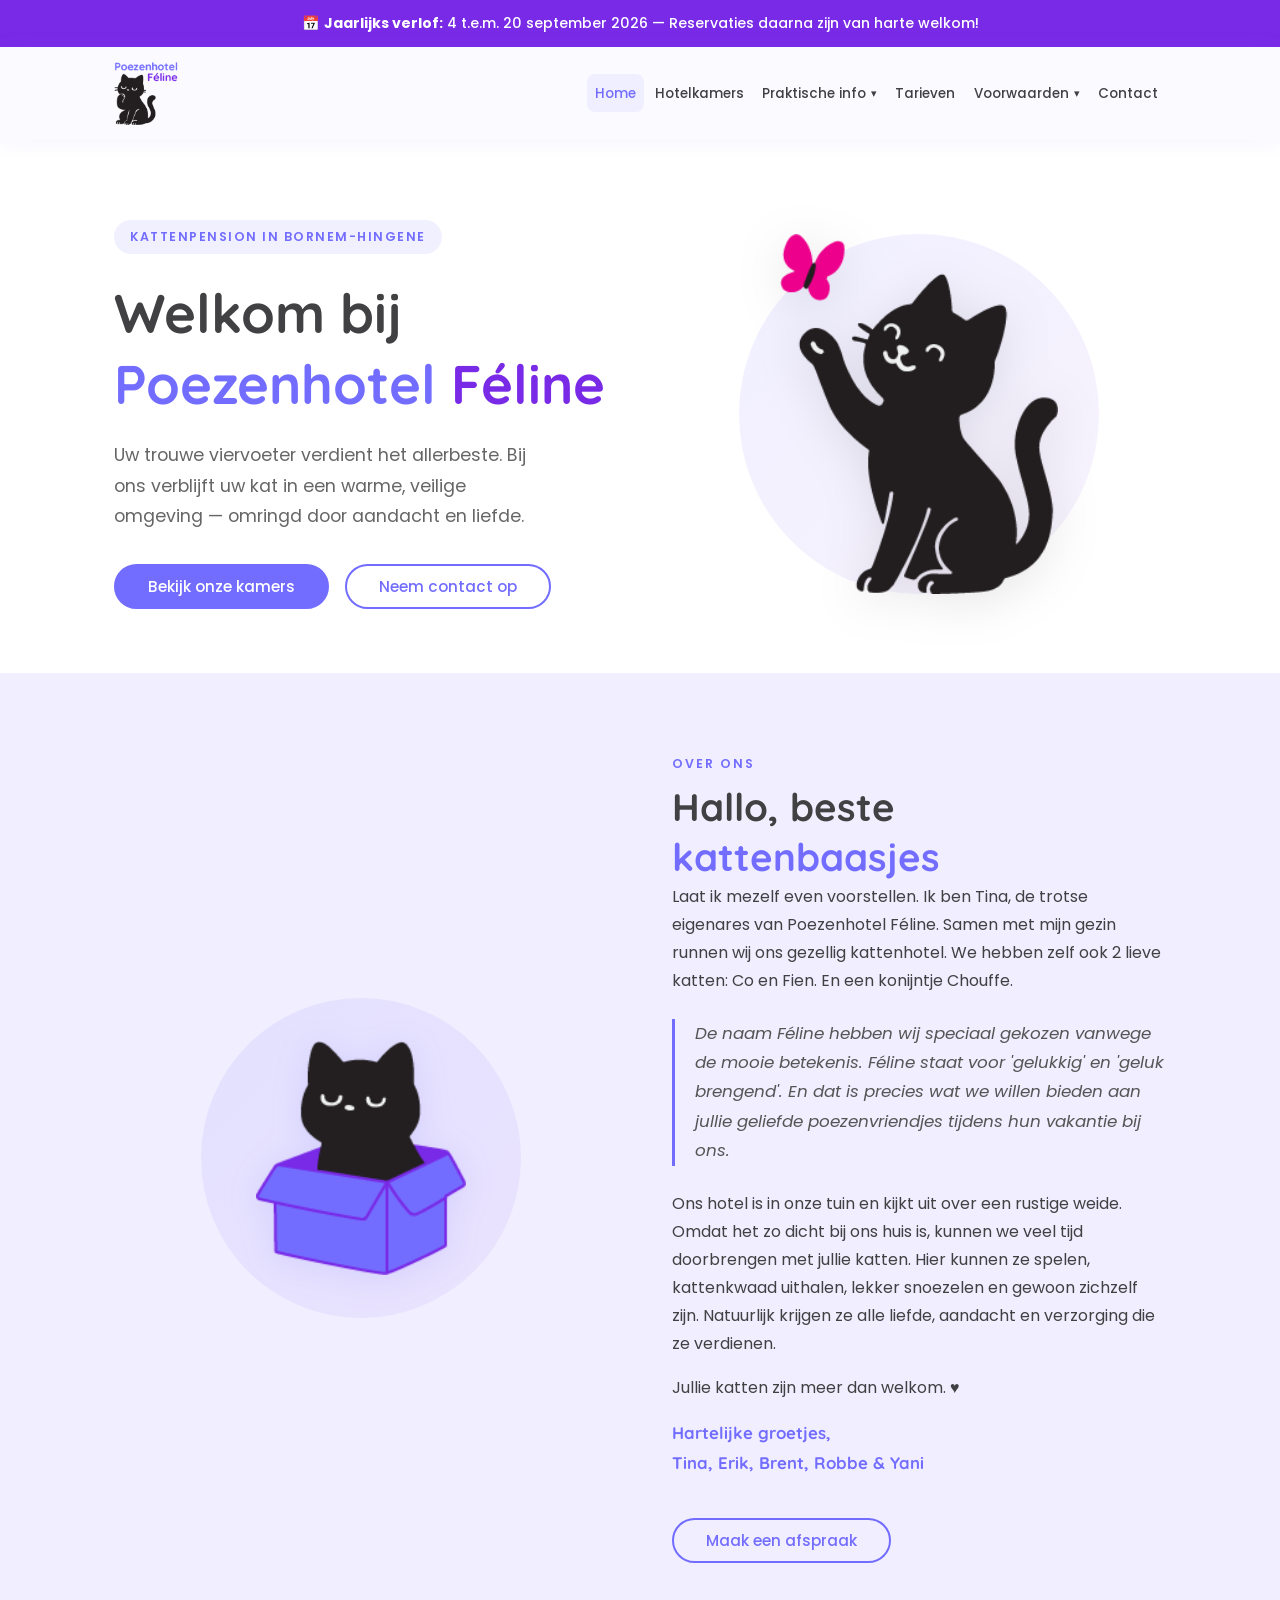
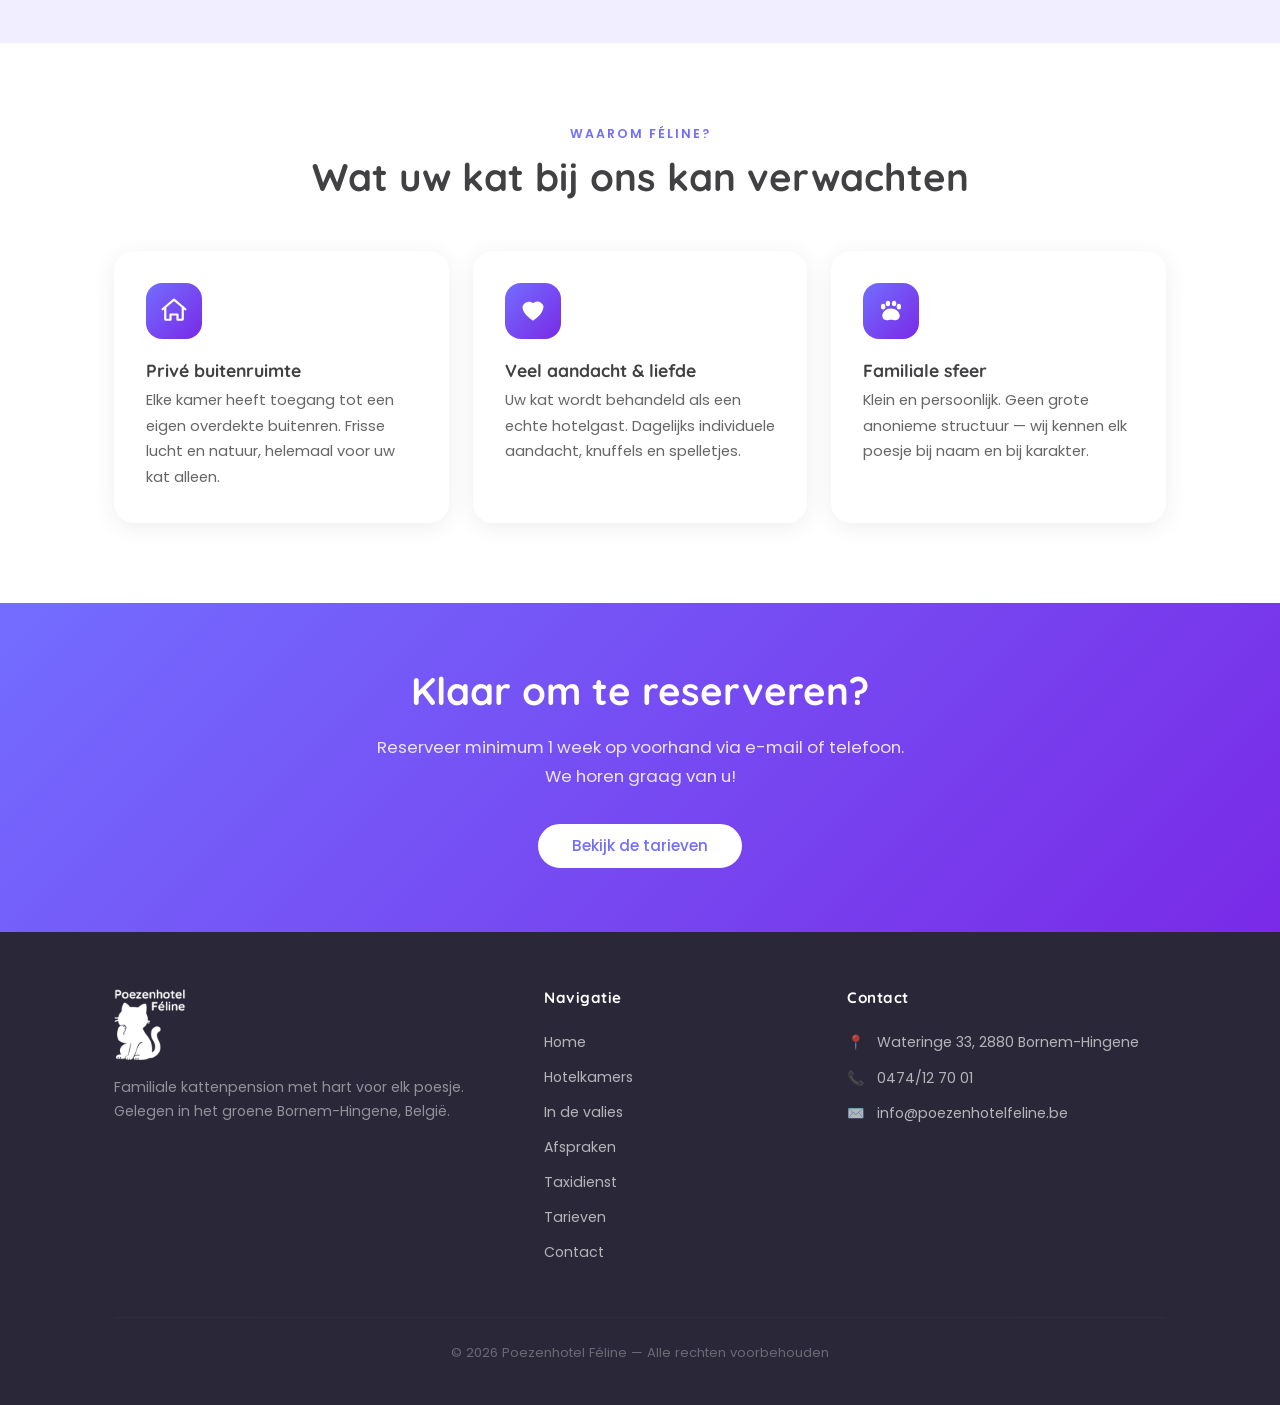
==== index.html @ 9e29ea03 "Initial commit — Poezenhotel Féline website Volledig herontwerp van de website: 9 pagina's, vanilla " ====
<!DOCTYPE html>
<html lang="nl">
<head>
  <meta charset="UTF-8"/>
  <meta name="viewport" content="width=device-width, initial-scale=1.0"/>
  <title>Poezenhotel Féline — Kattenpension in Bornem-Hingene</title>
  <meta name="description" content="Familiale kattenpension in Bornem-Hingene. Uw kat verblijft in een warme, veilige omgeving met veel aandacht en liefde."/>
  <link rel="icon" type="image/svg+xml" href="favicon.svg"/>
  <link rel="stylesheet" href="css/styles.css"/>
</head>
<body>

  <!-- BANNER -->
  <div class="banner">
    <div class="container">
      📅 <strong>Jaarlijks verlof:</strong> 4 t.e.m. 20 september 2026 — Reservaties daarna zijn van harte welkom!
    </div>
  </div>

  <!-- NAVBAR -->
  <nav class="navbar">
    <div class="container nav-inner">
      <a href="index.html" class="logo">
        <img src="Afbeeldingen/Logo/Logo%20Poezenhotel%20Feline.png" alt="Poezenhotel Féline" class="logo-img">
      </a>
      <button class="hamburger" aria-label="Menu openen"><span></span><span></span><span></span></button>
      <ul class="nav-menu">
        <li><a href="index.html" class="nav-link">Home</a></li>
        <li><a href="kamers.html" class="nav-link">Hotelkamers</a></li>
        <li class="dropdown">
          <a href="praktische-info.html" class="nav-link">Praktische info</a>
          <ul class="dropdown-menu">
            <li><a href="praktische-info.html#in-de-valies" class="nav-link">In de valies</a></li>
            <li><a href="praktische-info.html#afspraken" class="nav-link">Afspraken</a></li>
            <li><a href="praktische-info.html#taxidienst" class="nav-link">Taxidienst</a></li>
          </ul>
        </li>
        <li><a href="tarieven.html" class="nav-link">Tarieven</a></li>
        <li class="dropdown">
          <a href="#" class="nav-link">Voorwaarden</a>
          <ul class="dropdown-menu">
            <li><a href="algemene-voorwaarden.html" class="nav-link">Algemene voorwaarden</a></li>
            <li><a href="betalingsvoorwaarden.html" class="nav-link">Betalingsvoorwaarden</a></li>
          </ul>
        </li>
        <li><a href="contact.html" class="nav-link">Contact</a></li>
      </ul>
    </div>
  </nav>

  <main>

    <!-- HERO -->
    <section class="hero">
      <div class="container hero-inner">
        <div class="hero-content">
          <span class="hero-badge">Kattenpension in Bornem-Hingene</span>
          <h1>Welkom bij<br><span class="text-primary">Poezenhotel</span> <span class="text-secondary">Féline</span></h1>
          <p class="hero-subtitle">Uw trouwe viervoeter verdient het allerbeste. Bij ons verblijft uw kat in een warme, veilige omgeving — omringd door aandacht en liefde.</p>
          <div class="hero-cta">
            <a href="kamers.html" class="btn btn-primary">Bekijk onze kamers</a>
            <a href="contact.html" class="btn btn-outline">Neem contact op</a>
          </div>
        </div>
        <div class="hero-visual">
          <div class="hero-circle">
            <img src="Afbeeldingen/Illustraties/Asset%208.png" alt="" class="illus-img hero-cat-img">
          </div>
        </div>
      </div>
    </section>

    <!-- INTRO TINA -->
    <section class="intro-section">
      <div class="container intro-inner">
        <div class="intro-visual fade-in-left">
          <div class="intro-bubble">
            <img src="Afbeeldingen/Illustraties/Asset%206.png" alt="" class="illus-img">
          </div>
        </div>
        <div class="fade-in-right">
          <span class="section-label">Over ons</span>
          <h2>Hallo, beste <span class="text-primary">kattenbaasjes</span></h2>
          <p>Laat ik mezelf even voorstellen. Ik ben Tina, de trotse eigenares van Poezenhotel Féline. Samen met mijn gezin runnen wij ons gezellig kattenhotel. We hebben zelf ook 2 lieve katten: Co en Fien. En een konijntje Chouffe.</p>
          <blockquote class="intro-quote">
            De naam Féline hebben wij speciaal gekozen vanwege de mooie betekenis. Féline staat voor 'gelukkig' en 'geluk brengend'. En dat is precies wat we willen bieden aan jullie geliefde poezenvriendjes tijdens hun vakantie bij ons.
          </blockquote>
          <p>Ons hotel is in onze tuin en kijkt uit over een rustige weide. Omdat het zo dicht bij ons huis is, kunnen we veel tijd doorbrengen met jullie katten. Hier kunnen ze spelen, kattenkwaad uithalen, lekker snoezelen en gewoon zichzelf zijn. Natuurlijk krijgen ze alle liefde, aandacht en verzorging die ze verdienen.</p>
          <p>Jullie katten zijn meer dan welkom. ♥</p>
          <p class="intro-signature">Hartelijke groetjes,<br>Tina, Erik, Brent, Robbe &amp; Yani</p>
          <a href="contact.html" class="btn btn-outline mt-3">Maak een afspraak</a>
        </div>
      </div>
    </section>

    <!-- USPs -->
    <section style="background: var(--white); padding: 5rem 0;">
      <div class="container">
        <div class="text-center mb-5 fade-in">
          <span class="section-label">Waarom Féline?</span>
          <h2>Wat uw kat bij ons kan verwachten</h2>
        </div>
        <div class="card-grid card-grid-3">
          <div class="card usp-card fade-in fade-in-delay-1">
            <div class="usp-icon">
              <!-- Home / family -->
              <svg viewBox="0 0 32 32" fill="none" xmlns="http://www.w3.org/2000/svg" width="28" height="28">
                <path d="M3 14L16 3l13 11" stroke="white" stroke-width="2.5" stroke-linecap="round" stroke-linejoin="round"/>
                <path d="M6 12v13a1 1 0 0 0 1 1h5v-6h8v6h5a1 1 0 0 0 1-1V12" stroke="white" stroke-width="2.5" stroke-linecap="round" stroke-linejoin="round"/>
              </svg>
            </div>
            <h3>Privé buitenruimte</h3>
            <p>Elke kamer heeft toegang tot een eigen overdekte buitenren. Frisse lucht en natuur, helemaal voor uw kat alleen.</p>
          </div>
          <div class="card usp-card fade-in fade-in-delay-2">
            <div class="usp-icon">
              <!-- Heart -->
              <svg viewBox="0 0 32 32" fill="none" xmlns="http://www.w3.org/2000/svg" width="28" height="28">
                <path d="M16 27S4 20 4 11.5A7.5 7.5 0 0 1 16 7a7.5 7.5 0 0 1 12 3.5C28 20 16 27 16 27z" fill="white"/>
              </svg>
            </div>
            <h3>Veel aandacht &amp; liefde</h3>
            <p>Uw kat wordt behandeld als een echte hotelgast. Dagelijks individuele aandacht, knuffels en spelletjes.</p>
          </div>
          <div class="card usp-card fade-in fade-in-delay-3">
            <div class="usp-icon">
              <!-- Paw print (5 toes) -->
              <svg viewBox="0 0 32 32" fill="none" xmlns="http://www.w3.org/2000/svg" width="28" height="28">
                <ellipse cx="7" cy="11" rx="2.5" ry="3.2" fill="white"/>
                <ellipse cx="12.5" cy="7.5" rx="2.5" ry="3.2" fill="white"/>
                <ellipse cx="19.5" cy="7.5" rx="2.5" ry="3.2" fill="white"/>
                <ellipse cx="25" cy="11" rx="2.5" ry="3.2" fill="white"/>
                <path d="M16 13c-5.5 0-10 3.8-10 8.5 0 3 2.2 5 5 5 1.5 0 2.8-.6 5-.6s3.5.6 5 .6c2.8 0 5-2 5-5C26 16.8 21.5 13 16 13z" fill="white"/>
              </svg>
            </div>
            <h3>Familiale sfeer</h3>
            <p>Klein en persoonlijk. Geen grote anonieme structuur — wij kennen elk poesje bij naam en bij karakter.</p>
          </div>
        </div>
      </div>
    </section>

    <!-- CTA BANNER -->
    <section class="cta-section">
      <div class="container fade-in">
        <h2>Klaar om te reserveren?</h2>
        <p>Reserveer minimum 1 week op voorhand via e-mail of telefoon.<br>We horen graag van u!</p>
        <a href="tarieven.html" class="btn btn-white">Bekijk de tarieven</a>
      </div>
    </section>

  </main>

  <!-- FOOTER -->
  <footer>
    <div class="container">
      <div class="footer-inner">
        <div class="footer-brand">
          <a href="index.html" class="logo" style="margin-bottom:1rem;">
            <img src="Afbeeldingen/Logo/Logo%20Poezenhotel%20Feline.png" alt="Poezenhotel Féline" class="logo-img logo-img-footer">
          </a>
          <p>Familiale kattenpension met hart voor elk poesje. Gelegen in het groene Bornem-Hingene, België.</p>
        </div>
        <div class="footer-col">
          <h4>Navigatie</h4>
          <ul>
            <li><a href="index.html">Home</a></li>
            <li><a href="kamers.html">Hotelkamers</a></li>
            <li><a href="praktische-info.html#in-de-valies">In de valies</a></li>
            <li><a href="praktische-info.html#afspraken">Afspraken</a></li>
            <li><a href="praktische-info.html#taxidienst">Taxidienst</a></li>
            <li><a href="tarieven.html">Tarieven</a></li>
            <li><a href="contact.html">Contact</a></li>
          </ul>
        </div>
        <div class="footer-col">
          <h4>Contact</h4>
          <div class="footer-contact-item"><span>📍</span><span>Wateringe 33, 2880 Bornem-Hingene</span></div>
          <div class="footer-contact-item"><span>📞</span><a href="tel:0474127001">0474/12 70 01</a></div>
          <div class="footer-contact-item"><span>✉️</span><a href="mailto:info@poezenhotelfeline.be">info@poezenhotelfeline.be</a></div>
        </div>
      </div>
      <div class="footer-bottom"><p>&copy; 2026 Poezenhotel Féline &mdash; Alle rechten voorbehouden</p></div>
    </div>
  </footer>

  <script src="js/main.js"></script>
</body>
</html>
---- css/styles.css ----
@import url('https://fonts.googleapis.com/css2?family=Quicksand:wght@400;500;600;700&family=Poppins:wght@300;400;500;600&display=swap');

/* ============ VARIABLES ============ */
:root {
  --primary: #736dff;
  --secondary: #792ae6;
  --bg: #f0eeff;
  --text: #414042;
  --white: #fff;
  --card-radius: 20px;
  --btn-radius: 999px;
  --transition: 0.3s ease;
  --shadow: 0 4px 24px rgba(0,0,0,0.07);
  --shadow-hover: 0 8px 32px rgba(115,109,255,0.18);
}

/* ============ RESET ============ */
*, *::before, *::after { box-sizing: border-box; margin: 0; padding: 0; }
html { scroll-behavior: smooth; }
body { font-family: 'Poppins', sans-serif; background: var(--bg); color: var(--text); line-height: 1.75; }
img, svg { max-width: 100%; display: block; }
ul { list-style: none; }
a { color: var(--primary); text-decoration: none; transition: color var(--transition); }
a:hover { color: var(--secondary); }
p { margin-bottom: 1rem; }

/* ============ TYPOGRAPHY ============ */
h1, h2, h3, h4, h5, h6 {
  font-family: 'Quicksand', sans-serif;
  font-weight: 700;
  line-height: 1.3;
  color: var(--text);
}
h1 { font-size: clamp(2rem, 5vw, 3.4rem); }
h2 { font-size: clamp(1.5rem, 3vw, 2.4rem); }
h3 { font-size: clamp(1.1rem, 2vw, 1.6rem); }

/* ============ LAYOUT ============ */
.container { width: 100%; max-width: 1100px; margin: 0 auto; padding: 0 1.5rem; }
section { padding: 5rem 0; }

/* ============ BUTTONS ============ */
.btn {
  display: inline-flex;
  align-items: center;
  gap: 0.5rem;
  padding: 0.8rem 2rem;
  border-radius: var(--btn-radius);
  font-family: 'Poppins', sans-serif;
  font-size: 0.95rem;
  font-weight: 500;
  cursor: pointer;
  transition: all var(--transition);
  border: 2px solid transparent;
  line-height: 1;
  white-space: nowrap;
}
.btn-primary { background: var(--primary); color: var(--white); border-color: var(--primary); }
.btn-primary:hover { background: var(--secondary); border-color: var(--secondary); color: var(--white); transform: translateY(-2px); box-shadow: 0 6px 20px rgba(121,42,230,0.3); }
.btn-outline { background: transparent; color: var(--primary); border-color: var(--primary); }
.btn-outline:hover { background: var(--primary); color: var(--white); transform: translateY(-2px); box-shadow: var(--shadow-hover); }

/* ============ BANNER ============ */
.banner {
  background: var(--secondary);
  color: var(--white);
  padding: 0.7rem 0;
  text-align: center;
  font-size: 0.88rem;
  font-weight: 500;
}
.banner strong { font-weight: 700; }

/* ============ LOGO IMAGE ============ */
.logo-img { height: 64px; width: auto; display: block; }
.logo-img-footer { filter: brightness(0) invert(1); height: 72px; }

/* ============ ILLUSTRATION IMAGES ============ */
.illus-img {
  max-width: 100%;
  max-height: 100%;
  width: 210px;
  object-fit: contain;
  image-rendering: auto;
  filter: drop-shadow(0 4px 16px rgba(115,109,255,0.15));
}
.hero-cat-img {
  width: 300px;
  max-width: 100%;
  object-fit: contain;
  image-rendering: auto;
  filter: drop-shadow(0 8px 24px rgba(0,0,0,0.1));
}

/* ============ NAVBAR ============ */
.navbar {
  position: sticky;
  top: 0;
  z-index: 100;
  background: rgba(255, 255, 255, 0.72);
  backdrop-filter: blur(18px);
  -webkit-backdrop-filter: blur(18px);
  box-shadow: 0 2px 20px rgba(115,109,255,0.08);
  padding: 0.9rem 0;
}
.nav-inner { display: flex; align-items: center; justify-content: space-between; gap: 1rem; }

/* Logo */
.logo { display: flex; align-items: center; gap: 0.7rem; text-decoration: none; flex-shrink: 0; }
.logo-cat { width: 44px; height: 54px; }
.logo-text { display: flex; flex-direction: column; line-height: 1.1; }
.logo-hotel { font-family: 'Quicksand', sans-serif; font-weight: 700; font-size: 1rem; color: var(--primary); }
.logo-name { font-family: 'Quicksand', sans-serif; font-weight: 700; font-size: 1.3rem; color: var(--secondary); }

/* Nav links */
.nav-menu { display: flex; align-items: center; gap: 0.15rem; }
.nav-menu > li { position: relative; }
.nav-link { display: flex; align-items: center; gap: 0.3rem; padding: 0.45rem 0.5rem; font-weight: 500; font-size: 0.84rem; color: var(--text); border-radius: 8px; transition: all var(--transition); white-space: nowrap; }
.nav-link:hover, .nav-link.active { color: var(--primary); background: rgba(115,109,255,0.08); }

/* Dropdown */
.dropdown > .nav-link::after { content: '▾'; font-size: 0.7rem; transition: transform var(--transition); }
.dropdown:hover > .nav-link::after { transform: rotate(180deg); }
.dropdown-menu {
  position: absolute; top: calc(100% + 8px); left: 0;
  background: var(--white); border-radius: 14px;
  box-shadow: 0 8px 32px rgba(0,0,0,0.12);
  min-width: 200px; padding: 0.5rem;
  opacity: 0; visibility: hidden; transform: translateY(-8px);
  transition: all var(--transition); z-index: 10;
}
.dropdown:hover .dropdown-menu { opacity: 1; visibility: visible; transform: translateY(0); }
.dropdown-menu .nav-link { font-size: 0.85rem; border-radius: 8px; }

/* Hamburger */
.hamburger { display: none; flex-direction: column; gap: 5px; cursor: pointer; padding: 0.4rem; background: none; border: none; }
.hamburger span { display: block; width: 23px; height: 2px; background: var(--text); border-radius: 2px; transition: all var(--transition); }
.hamburger.open span:nth-child(1) { transform: rotate(45deg) translate(5px, 5px); }
.hamburger.open span:nth-child(2) { opacity: 0; }
.hamburger.open span:nth-child(3) { transform: rotate(-45deg) translate(5px, -5px); }

/* ============ PAGE HEADER ============ */
.page-header { background: var(--white); padding: 4rem 0 3rem; text-align: center; }
.page-header .section-label { margin-bottom: 0.5rem; }
.page-header p { font-size: 1.05rem; color: #666; max-width: 560px; margin: 0.75rem auto 0; }

/* ============ SECTION HELPERS ============ */
.section-label { font-size: 0.78rem; font-weight: 600; text-transform: uppercase; letter-spacing: 2px; color: var(--primary); display: block; margin-bottom: 0.5rem; }
.section-title { margin-bottom: 1rem; }
.section-intro { font-size: 1.05rem; color: #666; margin-bottom: 3rem; }

/* ============ HERO ============ */
.hero { background: var(--white); padding: 5rem 0 4rem; overflow: hidden; }
.hero-inner { display: grid; grid-template-columns: 1fr 1fr; gap: 4rem; align-items: center; }
.hero-badge { display: inline-block; background: rgba(115,109,255,0.1); color: var(--primary); font-size: 0.78rem; font-weight: 600; letter-spacing: 1.5px; text-transform: uppercase; padding: 0.4rem 1rem; border-radius: 999px; margin-bottom: 1.5rem; }
.hero h1 { margin-bottom: 1.25rem; }
.hero-subtitle { font-size: 1.1rem; color: #666; margin-bottom: 2rem; max-width: 430px; }
.hero-cta { display: flex; gap: 1rem; flex-wrap: wrap; }
.hero-visual { display: flex; justify-content: center; align-items: center; }
.hero-circle { width: 360px; height: 360px; background: linear-gradient(135deg, rgba(115,109,255,0.1), rgba(121,42,230,0.06)); border-radius: 50%; display: flex; align-items: center; justify-content: center; }

/* ============ CARDS ============ */
.card { background: var(--white); border-radius: var(--card-radius); padding: 2rem; box-shadow: var(--shadow); transition: all var(--transition); }
.card:hover { box-shadow: var(--shadow-hover); transform: translateY(-4px); }
.card-grid { display: grid; gap: 1.5rem; }
.card-grid-3 { grid-template-columns: repeat(3, 1fr); }
.card-grid-2 { grid-template-columns: repeat(2, 1fr); }

/* USP cards */
.usp-icon { width: 56px; height: 56px; background: linear-gradient(135deg, var(--primary), var(--secondary)); border-radius: 16px; display: flex; align-items: center; justify-content: center; margin-bottom: 1.25rem; font-size: 1.5rem; }
.usp-card h3 { font-size: 1.1rem; margin-bottom: 0.4rem; }
.usp-card p { font-size: 0.92rem; color: #666; margin: 0; }

/* Info cards (afspraken) */
.info-card { background: var(--white); border-radius: var(--card-radius); padding: 1.5rem; box-shadow: var(--shadow); display: flex; align-items: flex-start; gap: 1.25rem; transition: all var(--transition); }
.info-card:hover { box-shadow: var(--shadow-hover); transform: translateY(-4px); }
.info-icon { width: 48px; height: 48px; background: rgba(115,109,255,0.12); border-radius: 14px; display: flex; align-items: center; justify-content: center; flex-shrink: 0; }
.info-content h3 { font-size: 1rem; font-family: 'Quicksand', sans-serif; font-weight: 700; margin-bottom: 0.35rem; }
.info-content p { font-size: 0.9rem; color: #666; margin: 0; }

/* ============ INTRO SECTION ============ */
.intro-section { background: var(--bg); }
.intro-inner { display: grid; grid-template-columns: 1fr 1fr; gap: 4rem; align-items: center; }
.intro-visual { display: flex; justify-content: center; }
.intro-bubble { width: 320px; height: 320px; background: linear-gradient(135deg, rgba(115,109,255,0.1), rgba(121,42,230,0.06)); border-radius: 50%; display: flex; align-items: center; justify-content: center; }
.intro-quote { font-size: 1.05rem; font-style: italic; color: #555; border-left: 3px solid var(--primary); padding-left: 1.25rem; margin: 1.5rem 0; }
.intro-signature { font-family: 'Quicksand', sans-serif; font-weight: 700; color: var(--primary); font-size: 1.05rem; line-height: 1.8; }

/* ============ PRICE CARDS ============ */
.price-card { background: var(--white); border-radius: var(--card-radius); padding: 2.5rem 2rem; box-shadow: var(--shadow); text-align: center; transition: all var(--transition); border: 2px solid transparent; position: relative; overflow: hidden; display: flex; flex-direction: column; }
.price-card:hover { border-color: var(--primary); box-shadow: var(--shadow-hover); transform: translateY(-6px); }
.price-badge { position: absolute; top: 1.25rem; right: 1.25rem; background: var(--primary); color: white; font-size: 0.68rem; font-weight: 700; text-transform: uppercase; letter-spacing: 1px; padding: 0.25rem 0.75rem; border-radius: 999px; }
.price-icon { font-size: 2.5rem; margin-bottom: 0.75rem; }
.price-name { font-size: 1.2rem; margin-bottom: 0.5rem; }
.price-amount { font-family: 'Quicksand', sans-serif; font-size: 3rem; font-weight: 700; color: var(--primary); line-height: 1; margin-bottom: 0.15rem; }
.price-per { font-size: 0.85rem; color: #888; margin-bottom: 1.5rem; }
.price-features { text-align: left; margin-bottom: 1.5rem; flex: 1; }
.price-features li { padding: 0.35rem 0; font-size: 0.9rem; display: flex; align-items: flex-start; gap: 0.6rem; }
.price-features li::before { content: '✓'; color: var(--primary); font-weight: 700; flex-shrink: 0; margin-top: 0.1rem; }

/* ============ CHECKLIST ============ */
.checklist { display: grid; grid-template-columns: repeat(2, 1fr); gap: 1rem; }
.checklist-item { display: flex; align-items: flex-start; gap: 1rem; background: var(--white); padding: 1.25rem 1.5rem; border-radius: 14px; box-shadow: var(--shadow); border: 2px solid transparent; transition: all var(--transition); }
.checklist-item:hover { transform: translateY(-4px); box-shadow: 0 12px 32px rgba(115,109,255,0.18); border-color: rgba(115,109,255,0.35); }
.checklist-check { width: 34px; height: 34px; background: linear-gradient(135deg, var(--primary), var(--secondary)); border-radius: 10px; display: flex; align-items: center; justify-content: center; color: white; font-size: 1rem; flex-shrink: 0; }
.checklist-text strong { display: block; font-family: 'Quicksand', sans-serif; font-weight: 700; margin-bottom: 0.15rem; font-size: 1rem; }
.checklist-text span { font-size: 0.9rem; color: #666; }
.checklist-required { display: inline-block; background: rgba(121,42,230,0.12); color: var(--secondary); font-size: 0.7rem; font-weight: 600; text-transform: uppercase; letter-spacing: 1px; padding: 0.1rem 0.5rem; border-radius: 999px; margin-left: 0.5rem; vertical-align: middle; }

/* ============ INFO CARDS ============ */
.info-card { background: var(--white); border-radius: var(--card-radius); padding: 1.75rem; box-shadow: var(--shadow); display: flex; gap: 1.25rem; align-items: flex-start; transition: all var(--transition); }
.info-card:hover { box-shadow: var(--shadow-hover); transform: translateY(-2px); }
.info-icon { width: 50px; height: 50px; background: linear-gradient(135deg, rgba(115,109,255,0.15), rgba(121,42,230,0.1)); border-radius: 14px; display: flex; align-items: center; justify-content: center; font-size: 1.4rem; flex-shrink: 0; }
.info-content h3 { font-size: 1rem; margin-bottom: 0.3rem; }
.info-content p { font-size: 0.9rem; color: #666; margin: 0; }

/* ============ TARIFF BOX ============ */
.tariff-box { background: linear-gradient(135deg, rgba(115,109,255,0.08), rgba(121,42,230,0.04)); border: 2px solid rgba(115,109,255,0.15); border-radius: var(--card-radius); padding: 2rem; }
.tariff-box h3 { margin-bottom: 1.5rem; display: flex; align-items: center; gap: 0.75rem; }
.tariff-row { display: flex; justify-content: space-between; align-items: center; padding: 0.75rem 0; border-bottom: 1px solid rgba(0,0,0,0.06); }
.tariff-row:last-child { border-bottom: none; }
.tariff-label { font-weight: 500; font-size: 0.95rem; }
.tariff-price { font-family: 'Quicksand', sans-serif; font-weight: 700; color: var(--primary); font-size: 1.1rem; }

/* ============ CONTACT ============ */
.contact-info-item { display: flex; align-items: center; gap: 1rem; padding: 1.25rem 0; border-bottom: 1px solid rgba(0,0,0,0.06); }
.contact-info-item:last-child { border-bottom: none; }
.contact-icon { width: 50px; height: 50px; background: linear-gradient(135deg, var(--primary), var(--secondary)); border-radius: 14px; display: flex; align-items: center; justify-content: center; color: white; font-size: 1.2rem; flex-shrink: 0; }
.contact-label { font-size: 0.8rem; font-weight: 600; text-transform: uppercase; letter-spacing: 1px; color: #999; display: block; margin-bottom: 0.1rem; }
.contact-value { font-weight: 500; color: var(--text); }
.contact-value a { color: var(--text); }
.contact-value a:hover { color: var(--primary); }

/* Form */
.form-group { margin-bottom: 1.25rem; }
.form-label { display: block; font-weight: 500; font-size: 0.9rem; margin-bottom: 0.4rem; }
.form-control { width: 100%; padding: 0.8rem 1rem; border: 2px solid #e0e0e8; border-radius: 12px; font-family: 'Poppins', sans-serif; font-size: 0.92rem; color: var(--text); background: var(--white); transition: border-color var(--transition), box-shadow var(--transition); outline: none; }
.form-control:focus { border-color: var(--primary); box-shadow: 0 0 0 4px rgba(115,109,255,0.1); }
textarea.form-control { resize: vertical; min-height: 140px; }

/* ============ TERMS ============ */
.terms-content { max-width: 800px; margin: 0 auto; background: var(--white); padding: 3rem; border-radius: var(--card-radius); box-shadow: var(--shadow); }
.terms-article { margin-bottom: 2.5rem; padding-bottom: 2.5rem; border-bottom: 1px solid #eee; }
.terms-article:last-child { margin-bottom: 0; padding-bottom: 0; border-bottom: none; }
.terms-article h2 { font-size: 1.25rem; color: var(--primary); margin-bottom: 1rem; display: flex; align-items: center; gap: 0.75rem; }
.terms-article p, .terms-article li { font-size: 0.95rem; color: #555; margin-bottom: 0.75rem; }
.terms-article ul { padding-left: 1.25rem; }
.terms-article ul li { list-style: disc; margin-bottom: 0.4rem; }

/* ============ ROOM CARDS ============ */
.room-card { background: var(--white); border-radius: var(--card-radius); overflow: hidden; box-shadow: var(--shadow); transition: all var(--transition); display: flex; flex-direction: column; }
.room-card:hover { box-shadow: var(--shadow-hover); transform: translateY(-4px); }
.room-img { height: 200px; position: relative; overflow: hidden; }
.room-img img { width: 100%; height: 100%; object-fit: cover; display: block; transition: transform 0.45s ease; }
.room-img::after { content: ''; position: absolute; inset: 0; background: rgba(115, 109, 255, 0.35); pointer-events: none; transition: background 0.45s ease; }
.room-card:hover .room-img img { transform: scale(1.06); }
.room-card:hover .room-img::after { background: rgba(115, 109, 255, 0.15); }
.room-img-label { position: absolute; top: 1rem; left: 1rem; background: var(--primary); color: white; font-size: 0.72rem; font-weight: 700; text-transform: uppercase; letter-spacing: 1px; padding: 0.3rem 0.8rem; border-radius: 999px; }
.room-body { padding: 1.75rem; display: flex; flex-direction: column; flex: 1; }
.room-body h3 { margin-bottom: 0.5rem; }
.room-price { font-family: 'Quicksand', sans-serif; font-size: 1.8rem; font-weight: 700; color: var(--primary); margin-bottom: 0.15rem; }
.room-price-note { font-size: 0.82rem; color: #888; margin-bottom: 1rem; }
.room-features { margin-bottom: 1.5rem; flex: 1; }
.room-features li { padding: 0.3rem 0; font-size: 0.9rem; display: flex; align-items: flex-start; gap: 0.5rem; color: #555; }
.room-features li::before { content: '✦'; color: var(--primary); font-size: 0.65rem; flex-shrink: 0; margin-top: 0.35rem; }

/* ============ SPLIT SECTION ============ */
.split-section { display: grid; grid-template-columns: 1fr 1fr; gap: 4rem; align-items: center; }
.split-visual { display: flex; justify-content: center; }
.split-bubble { width: 300px; height: 300px; background: linear-gradient(135deg, rgba(115,109,255,0.1), rgba(121,42,230,0.06)); border-radius: 50%; display: flex; align-items: center; justify-content: center; }

/* ============ NOTE BOX ============ */
.note-box { background: rgba(115,109,255,0.06); border-left: 4px solid var(--primary); border-radius: 0 12px 12px 0; padding: 1.25rem 1.5rem; margin-top: 1.5rem; }
.note-box p { margin: 0; font-size: 0.9rem; color: #555; }

/* ============ CTA SECTION ============ */
.cta-section { background: linear-gradient(135deg, var(--primary), var(--secondary)); color: white; text-align: center; padding: 4rem 0; }
.cta-section h2, .cta-section p { color: white; }
.cta-section h2 { margin-bottom: 1rem; }
.cta-section p { opacity: 0.85; margin-bottom: 2rem; font-size: 1.05rem; }
.btn-white { background: white; color: var(--primary); border-color: white; }
.btn-white:hover { background: rgba(255,255,255,0.9); color: var(--secondary); transform: translateY(-2px); box-shadow: 0 8px 24px rgba(0,0,0,0.15); }

/* ============ FOOTER ============ */
footer { background: #2a2838; color: rgba(255,255,255,0.75); padding: 3.5rem 0 1.5rem; }
.footer-inner { display: grid; grid-template-columns: 1.2fr 0.8fr 1fr; gap: 3rem; margin-bottom: 3rem; }
.footer-brand p { font-size: 0.88rem; margin-top: 1rem; opacity: 0.65; line-height: 1.7; }
.footer-col h4 { font-family: 'Quicksand', sans-serif; font-size: 0.95rem; color: var(--white); margin-bottom: 1rem; letter-spacing: 0.5px; }
.footer-col ul li { padding: 0.22rem 0; }
.footer-col ul li a { color: rgba(255,255,255,0.65); font-size: 0.88rem; }
.footer-col ul li a:hover { color: var(--primary); }
.footer-contact-item { display: flex; align-items: flex-start; gap: 0.75rem; font-size: 0.88rem; padding: 0.35rem 0; color: rgba(255,255,255,0.65); }
.footer-contact-item a { color: rgba(255,255,255,0.65); }
.footer-contact-item a:hover { color: var(--primary); }
.footer-bottom { border-top: 1px solid rgba(255,255,255,0.08); padding-top: 1.5rem; text-align: center; font-size: 0.82rem; opacity: 0.4; }

/* ============ SCROLL ANIMATIONS ============ */
.fade-in { opacity: 0; transform: translateY(24px); transition: opacity 0.6s ease, transform 0.6s ease; }
.fade-in.visible { opacity: 1; transform: translateY(0); }
.fade-in-delay-1 { transition-delay: 0.1s; }
.fade-in-delay-2 { transition-delay: 0.2s; }
.fade-in-delay-3 { transition-delay: 0.3s; }
.fade-in-left { opacity: 0; transform: translateX(-24px); transition: opacity 0.6s ease, transform 0.6s ease; }
.fade-in-left.visible { opacity: 1; transform: translateX(0); }
.fade-in-right { opacity: 0; transform: translateX(24px); transition: opacity 0.6s ease, transform 0.6s ease; }
.fade-in-right.visible { opacity: 1; transform: translateX(0); }

/* ============ UTILS ============ */
.text-center { text-align: center; }
.text-primary { color: var(--primary); }
.text-secondary { color: var(--secondary); }
.mt-2 { margin-top: 1rem; }
.mt-3 { margin-top: 1.5rem; }
.mb-2 { margin-bottom: 1rem; }
.mb-3 { margin-bottom: 1.5rem; }
.mb-4 { margin-bottom: 2rem; }
.mb-5 { margin-bottom: 3rem; }

/* ============ SMOOTH SCROLL & ANCHOR OFFSET ============ */
html { scroll-behavior: smooth; }
#in-de-valies, #afspraken, #taxidienst { scroll-margin-top: 80px; }

/* ============ PRAKTISCHE INFO ONE-PAGER ============ */
.praktisch-nav {
  background: var(--white);
  border-bottom: 1px solid rgba(115,109,255,0.15);
  padding: 1.25rem 0;
  position: sticky;
  top: 70px;
  z-index: 40;
}
.praktisch-nav .container { display: flex; gap: 0.75rem; flex-wrap: wrap; }
.praktisch-nav-link {
  padding: 0.55rem 1.4rem;
  border-radius: 999px;
  font-weight: 600;
  font-size: 0.88rem;
  color: var(--primary);
  border: 2px solid var(--primary);
  text-decoration: none;
  transition: background 0.2s, color 0.2s;
}
.praktisch-nav-link:hover { background: var(--primary); color: white; }
.praktisch-divider {
  height: 4px;
  background: linear-gradient(90deg, var(--primary), var(--secondary));
  opacity: 0.25;
}

/* ============ ROOM COUNT LIST ============ */
.room-count-list {
  list-style: none;
  padding: 0;
  margin: 1rem 0 1.5rem;
}
.room-count-list li {
  padding: 0.35rem 0 0.35rem 1.5rem;
  position: relative;
  font-size: 1.05rem;
  color: var(--text);
  font-weight: 600;
}
.room-count-list li::before {
  content: '—';
  position: absolute;
  left: 0;
  color: var(--primary);
  font-weight: 700;
}

/* ============ PHOTO GALLERY ============ */
.room-gallery-block { margin-bottom: 4rem; }
.room-gallery-block:last-child { margin-bottom: 0; }
.room-gallery-title {
  font-size: 1.4rem;
  color: var(--primary);
  margin-bottom: 0.5rem;
  font-family: 'Quicksand', sans-serif;
}
.room-gallery-desc {
  color: var(--text-light);
  margin-bottom: 1.25rem;
  max-width: 72ch;
}

/* ============ GALLERY SPLIT LAYOUT ============ */
.gallery-split {
  display: grid;
  grid-template-columns: 1fr 1fr;
  gap: 3rem;
  align-items: center;
}

/* ============ CAROUSEL ============ */
.room-carousel { width: 100%; max-width: 860px; margin: 0 auto; }
.carousel-main {
  position: relative;
  border-radius: 18px;
  overflow: hidden;
  background: #dddde8;
  aspect-ratio: 4 / 3;
  margin-bottom: 0.75rem;
}
.carousel-slide {
  position: absolute;
  inset: 0;
  width: 100%;
  height: 100%;
  object-fit: cover;
  opacity: 0;
  transition: opacity 0.5s ease;
  z-index: 0;
}
.carousel-slide.active { opacity: 1; z-index: 1; }
.carousel-btn {
  position: absolute;
  top: 50%;
  transform: translateY(-50%);
  z-index: 10;
  background: rgba(255,255,255,0.88);
  border: none;
  border-radius: 50%;
  width: 46px;
  height: 46px;
  font-size: 1.5rem;
  line-height: 1;
  cursor: pointer;
  display: flex;
  align-items: center;
  justify-content: center;
  color: var(--primary);
  box-shadow: 0 2px 14px rgba(0,0,0,0.18);
  transition: background 0.2s, color 0.2s, transform 0.2s;
}
.carousel-btn:hover {
  background: var(--primary);
  color: white;
  transform: translateY(-50%) scale(1.08);
}
.carousel-prev { left: 1rem; }
.carousel-next { right: 1rem; }
.carousel-dots {
  position: absolute;
  bottom: 0.8rem;
  left: 50%;
  transform: translateX(-50%);
  z-index: 10;
  display: flex;
  gap: 0.45rem;
}
.carousel-dot {
  width: 8px;
  height: 8px;
  border-radius: 50%;
  background: rgba(255,255,255,0.55);
  cursor: pointer;
  transition: background 0.2s, transform 0.2s;
  border: none;
  padding: 0;
}
.carousel-dot.active { background: white; transform: scale(1.35); }
.carousel-thumbs {
  display: flex;
  gap: 0.6rem;
  justify-content: center;
  flex-wrap: wrap;
}
.carousel-thumb {
  width: 82px;
  height: 58px;
  object-fit: cover;
  border-radius: 9px;
  cursor: pointer;
  border: 2.5px solid transparent;
  opacity: 0.55;
  transition: border-color 0.2s, opacity 0.2s;
}
.carousel-thumb.active { border-color: var(--primary); opacity: 1; }
.carousel-thumb:hover { opacity: 0.85; }

/* ============ RESPONSIVE ============ */
@media (max-width: 1200px) {
  .hamburger { display: flex; }
  .nav-menu {
    display: none; position: absolute; top: 100%; left: 0; right: 0;
    background: rgba(255,255,255,0.95); backdrop-filter: blur(18px); -webkit-backdrop-filter: blur(18px);
    flex-direction: column; padding: 0.75rem;
    box-shadow: 0 8px 24px rgba(0,0,0,0.1); gap: 0; z-index: 50;
  }
  .nav-menu.open { display: flex; }
  .nav-menu > li { width: 100%; }
  .nav-link { padding: 0.7rem 0.9rem; }
  .dropdown > .nav-link::after { margin-left: auto; }
  .dropdown-menu { position: static; box-shadow: none; opacity: 1; visibility: visible; transform: none; background: rgba(115,109,255,0.05); margin: 0.2rem 0 0.4rem; padding-left: 1rem; display: none; border-radius: 10px; }
  .dropdown.open .dropdown-menu { display: block; }
  .navbar { position: relative; }

  .hero-inner, .intro-inner, .split-section, .gallery-split { grid-template-columns: 1fr; gap: 2rem; text-align: center; }
  .hero-visual { order: -1; }
  .hero-cta { justify-content: center; }
  .hero-subtitle { max-width: 100%; margin-left: auto; margin-right: auto; }
  .hero-circle, .intro-bubble, .split-bubble { width: 260px; height: 260px; }
  .card-grid-3 { grid-template-columns: 1fr; }
  .card-grid-2 { grid-template-columns: 1fr; }
  .footer-inner { grid-template-columns: 1fr; gap: 2rem; }
  .terms-content { padding: 2rem 1.25rem; }
  .section-intro { margin-left: auto; margin-right: auto; }
}

@media (max-width: 600px) {
  section { padding: 3.5rem 0; }
  .hero { padding: 3rem 0; }
  .page-header { padding: 2.5rem 0 2rem; }
  h1 { font-size: 2rem; }
  .carousel-thumbs { gap: 0.4rem; }
  .carousel-thumb { width: 64px; height: 46px; }
  .checklist { grid-template-columns: 1fr; }
}
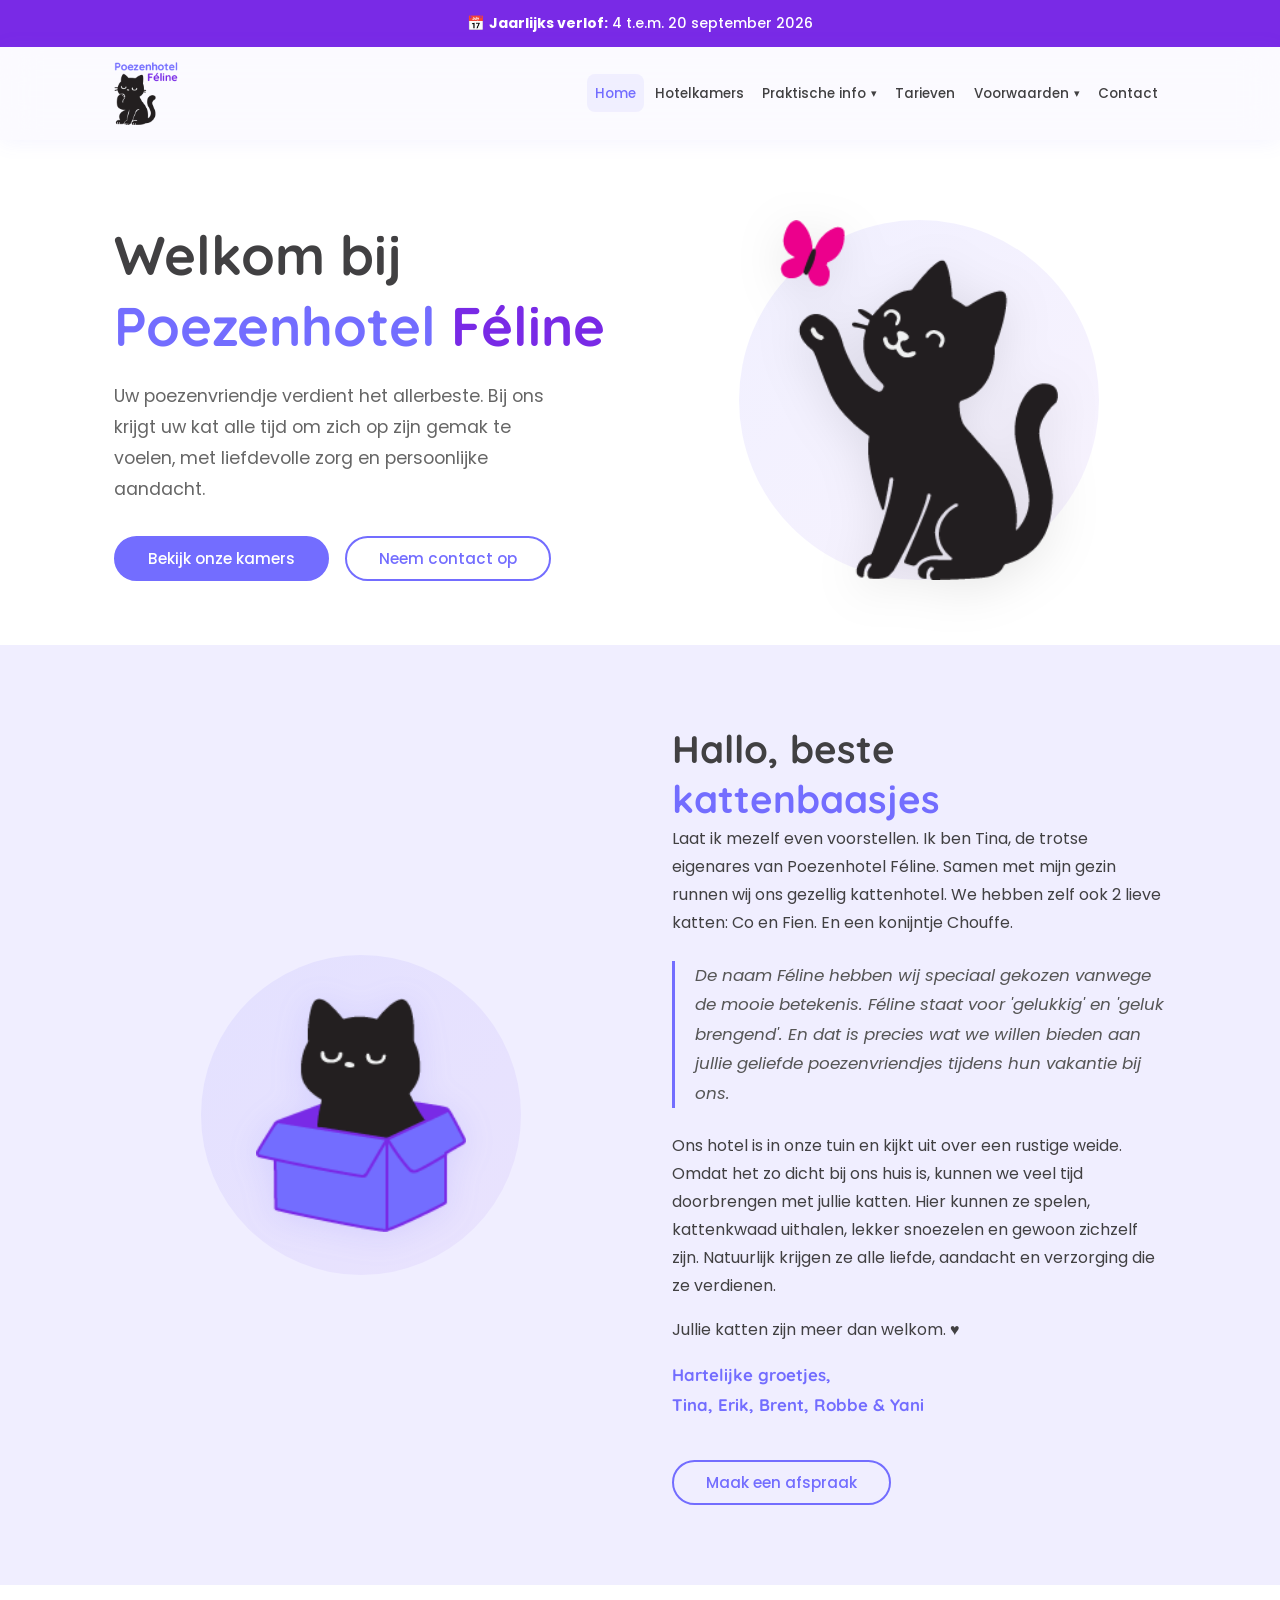
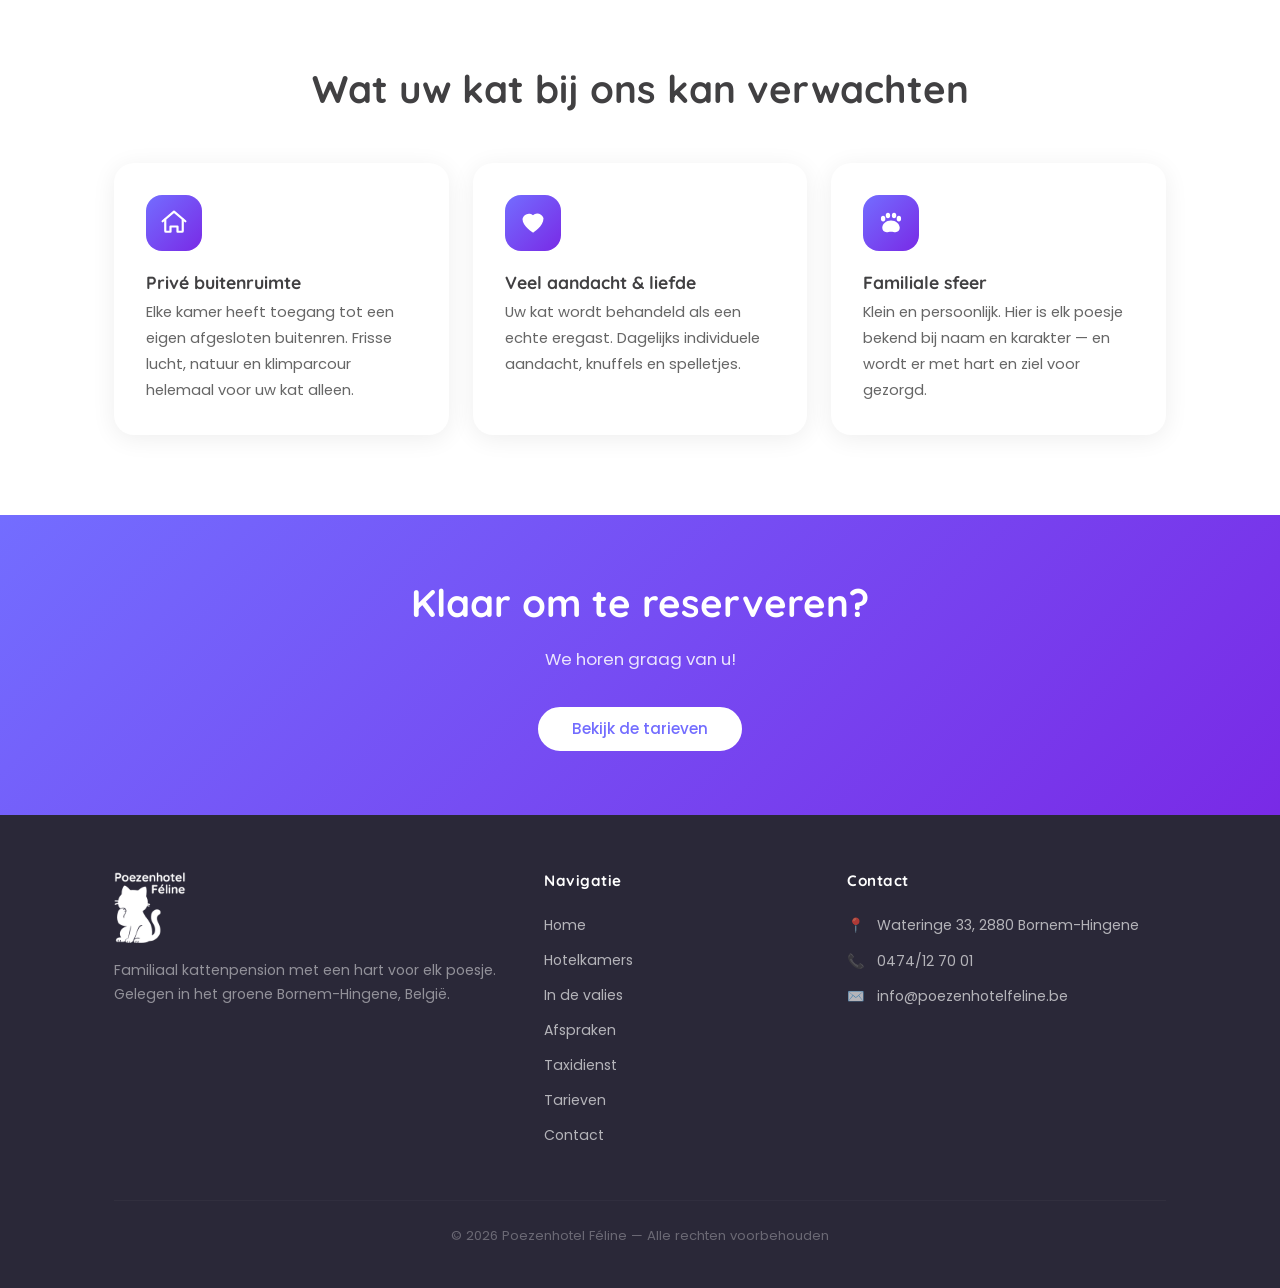
==== commit 20eedb27: "Tekstwijzigingen homepage en kamers: section-labels verwijderd, banner en hero bijgewerkt, kamerbesc" ====
--- a/index.html
+++ b/index.html
@@ -13,7 +13,7 @@
   <!-- BANNER -->
   <div class="banner">
     <div class="container">
-      📅 <strong>Jaarlijks verlof:</strong> 4 t.e.m. 20 september 2026 — Reservaties daarna zijn van harte welkom!
+      📅 <strong>Jaarlijks verlof:</strong> 4 t.e.m. 20 september 2026
     </div>
   </div>
 
@@ -54,9 +54,8 @@
     <section class="hero">
       <div class="container hero-inner">
         <div class="hero-content">
-          <span class="hero-badge">Kattenpension in Bornem-Hingene</span>
           <h1>Welkom bij<br><span class="text-primary">Poezenhotel</span> <span class="text-secondary">Féline</span></h1>
-          <p class="hero-subtitle">Uw trouwe viervoeter verdient het allerbeste. Bij ons verblijft uw kat in een warme, veilige omgeving — omringd door aandacht en liefde.</p>
+          <p class="hero-subtitle">Uw poezenvriendje verdient het allerbeste. Bij ons krijgt uw kat alle tijd om zich op zijn gemak te voelen, met liefdevolle zorg en persoonlijke aandacht.</p>
           <div class="hero-cta">
             <a href="kamers.html" class="btn btn-primary">Bekijk onze kamers</a>
             <a href="contact.html" class="btn btn-outline">Neem contact op</a>
@@ -79,7 +78,6 @@
           </div>
         </div>
         <div class="fade-in-right">
-          <span class="section-label">Over ons</span>
           <h2>Hallo, beste <span class="text-primary">kattenbaasjes</span></h2>
           <p>Laat ik mezelf even voorstellen. Ik ben Tina, de trotse eigenares van Poezenhotel Féline. Samen met mijn gezin runnen wij ons gezellig kattenhotel. We hebben zelf ook 2 lieve katten: Co en Fien. En een konijntje Chouffe.</p>
           <blockquote class="intro-quote">
@@ -97,7 +95,6 @@
     <section style="background: var(--white); padding: 5rem 0;">
       <div class="container">
         <div class="text-center mb-5 fade-in">
-          <span class="section-label">Waarom Féline?</span>
           <h2>Wat uw kat bij ons kan verwachten</h2>
         </div>
         <div class="card-grid card-grid-3">
@@ -110,7 +107,7 @@
               </svg>
             </div>
             <h3>Privé buitenruimte</h3>
-            <p>Elke kamer heeft toegang tot een eigen overdekte buitenren. Frisse lucht en natuur, helemaal voor uw kat alleen.</p>
+            <p>Elke kamer heeft toegang tot een eigen afgesloten buitenren. Frisse lucht, natuur en klimparcour helemaal voor uw kat alleen.</p>
           </div>
           <div class="card usp-card fade-in fade-in-delay-2">
             <div class="usp-icon">
@@ -120,7 +117,7 @@
               </svg>
             </div>
             <h3>Veel aandacht &amp; liefde</h3>
-            <p>Uw kat wordt behandeld als een echte hotelgast. Dagelijks individuele aandacht, knuffels en spelletjes.</p>
+            <p>Uw kat wordt behandeld als een echte eregast. Dagelijks individuele aandacht, knuffels en spelletjes.</p>
           </div>
           <div class="card usp-card fade-in fade-in-delay-3">
             <div class="usp-icon">
@@ -134,7 +131,7 @@
               </svg>
             </div>
             <h3>Familiale sfeer</h3>
-            <p>Klein en persoonlijk. Geen grote anonieme structuur — wij kennen elk poesje bij naam en bij karakter.</p>
+            <p>Klein en persoonlijk. Hier is elk poesje bekend bij naam en karakter — en wordt er met hart en ziel voor gezorgd.</p>
           </div>
         </div>
       </div>
@@ -144,7 +141,7 @@
     <section class="cta-section">
       <div class="container fade-in">
         <h2>Klaar om te reserveren?</h2>
-        <p>Reserveer minimum 1 week op voorhand via e-mail of telefoon.<br>We horen graag van u!</p>
+        <p>We horen graag van u!</p>
         <a href="tarieven.html" class="btn btn-white">Bekijk de tarieven</a>
       </div>
     </section>
@@ -159,7 +156,7 @@
           <a href="index.html" class="logo" style="margin-bottom:1rem;">
             <img src="Afbeeldingen/Logo/Logo%20Poezenhotel%20Feline.png" alt="Poezenhotel Féline" class="logo-img logo-img-footer">
           </a>
-          <p>Familiale kattenpension met hart voor elk poesje. Gelegen in het groene Bornem-Hingene, België.</p>
+          <p>Familiaal kattenpension met een hart voor elk poesje. Gelegen in het groene Bornem-Hingene, België.</p>
         </div>
         <div class="footer-col">
           <h4>Navigatie</h4>
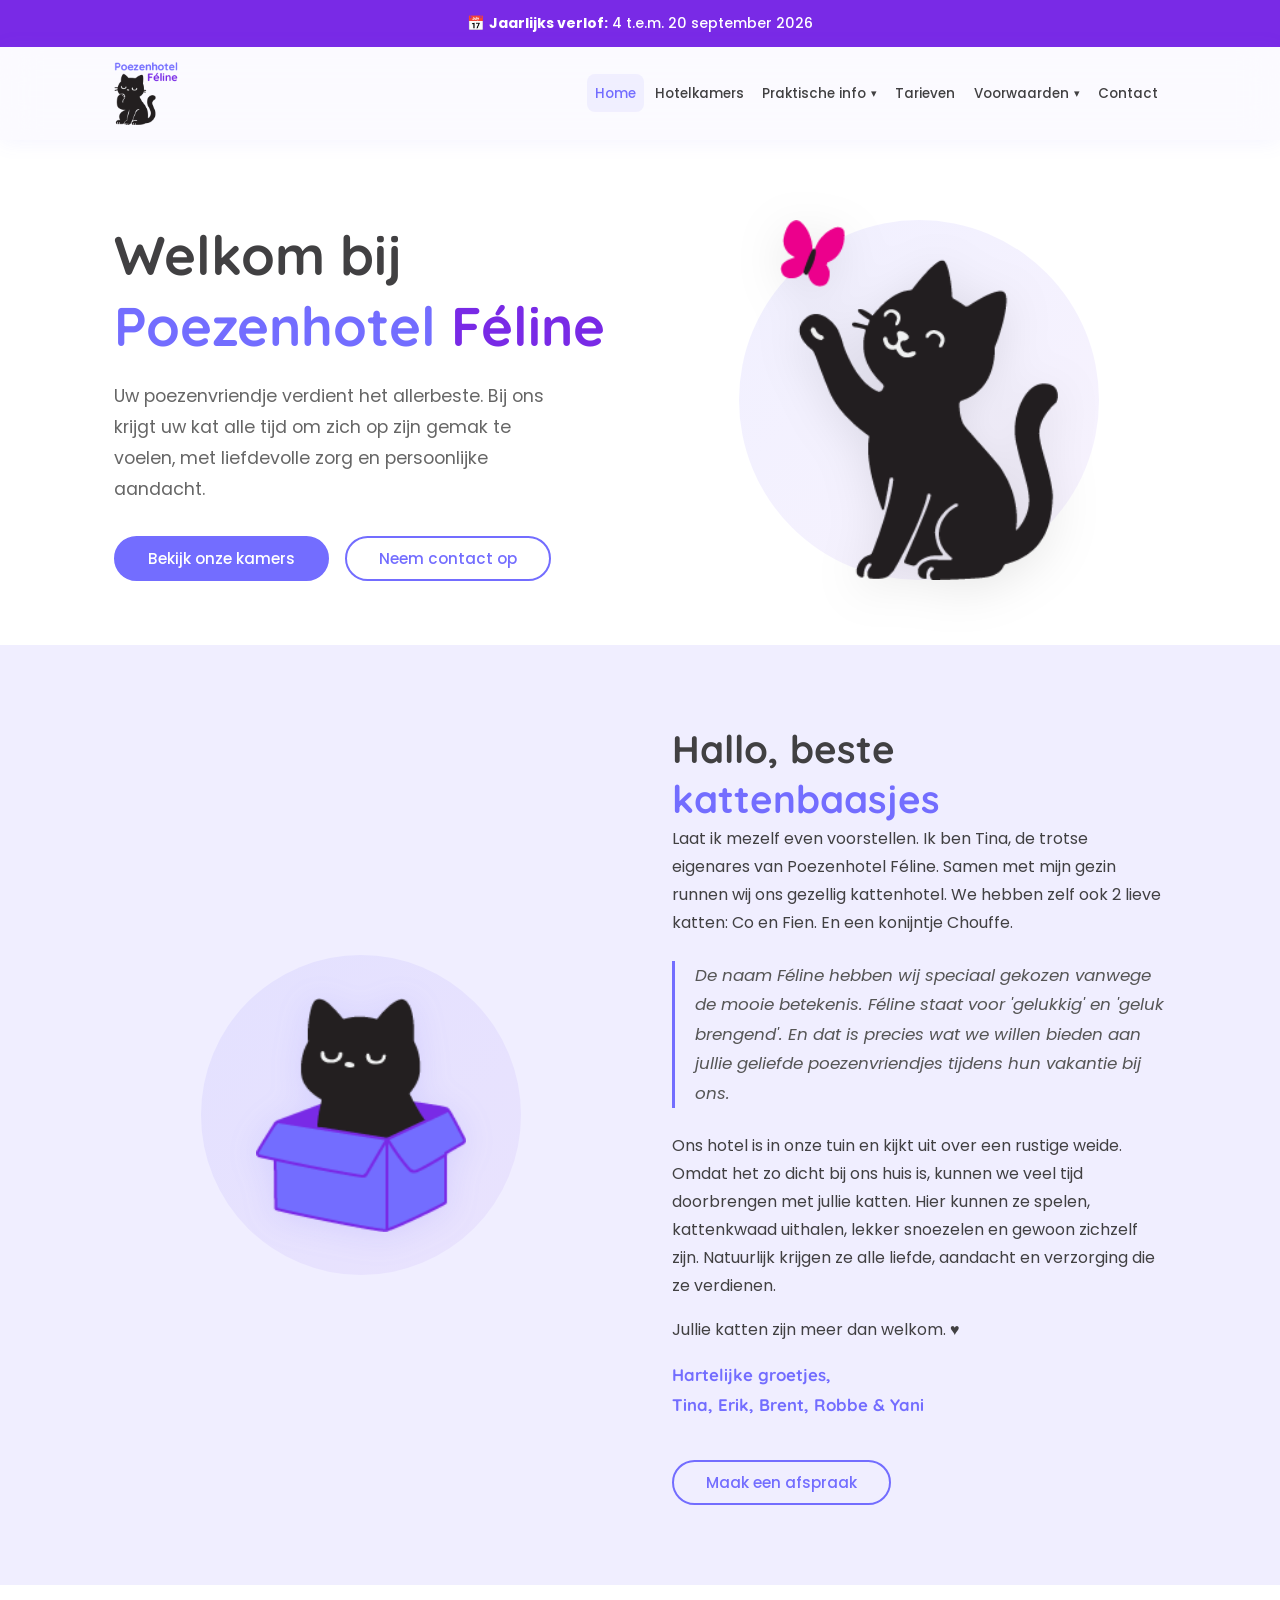
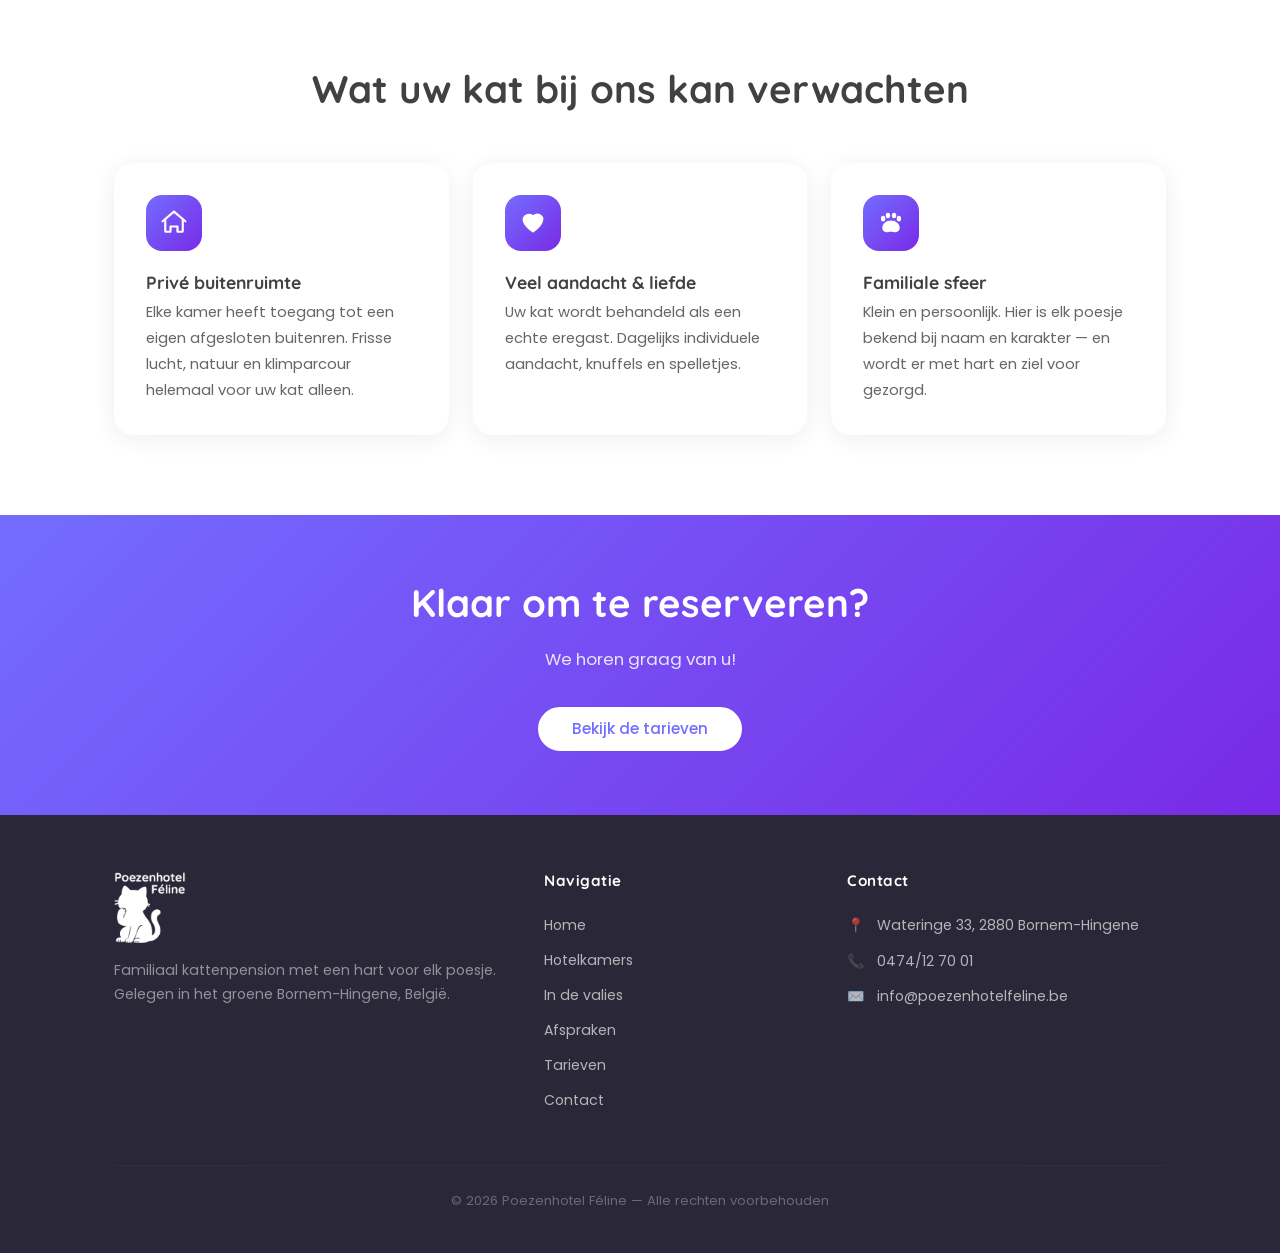
==== commit 687ff8ef: "Mobiele responsiviteit gefixed + taxidienst links opgeruimd - CSS: split-section-wide klasse voor as" ====
--- a/index.html
+++ b/index.html
@@ -32,7 +32,6 @@
           <ul class="dropdown-menu">
             <li><a href="praktische-info.html#in-de-valies" class="nav-link">In de valies</a></li>
             <li><a href="praktische-info.html#afspraken" class="nav-link">Afspraken</a></li>
-            <li><a href="praktische-info.html#taxidienst" class="nav-link">Taxidienst</a></li>
           </ul>
         </li>
         <li><a href="tarieven.html" class="nav-link">Tarieven</a></li>
@@ -165,7 +164,6 @@
             <li><a href="kamers.html">Hotelkamers</a></li>
             <li><a href="praktische-info.html#in-de-valies">In de valies</a></li>
             <li><a href="praktische-info.html#afspraken">Afspraken</a></li>
-            <li><a href="praktische-info.html#taxidienst">Taxidienst</a></li>
             <li><a href="tarieven.html">Tarieven</a></li>
             <li><a href="contact.html">Contact</a></li>
           </ul>
--- a/css/styles.css
+++ b/css/styles.css
@@ -187,15 +187,15 @@
 .intro-signature { font-family: 'Quicksand', sans-serif; font-weight: 700; color: var(--primary); font-size: 1.05rem; line-height: 1.8; }
 
 /* ============ PRICE CARDS ============ */
-.price-card { background: var(--white); border-radius: var(--card-radius); padding: 2.5rem 2rem; box-shadow: var(--shadow); text-align: center; transition: all var(--transition); border: 2px solid transparent; position: relative; overflow: hidden; display: flex; flex-direction: column; }
+.price-card { background: var(--white); border-radius: var(--card-radius); padding: 1.75rem 1.5rem; box-shadow: var(--shadow); text-align: center; transition: all var(--transition); border: 2px solid transparent; position: relative; overflow: hidden; display: flex; flex-direction: column; }
 .price-card:hover { border-color: var(--primary); box-shadow: var(--shadow-hover); transform: translateY(-6px); }
-.price-badge { position: absolute; top: 1.25rem; right: 1.25rem; background: var(--primary); color: white; font-size: 0.68rem; font-weight: 700; text-transform: uppercase; letter-spacing: 1px; padding: 0.25rem 0.75rem; border-radius: 999px; }
-.price-icon { font-size: 2.5rem; margin-bottom: 0.75rem; }
-.price-name { font-size: 1.2rem; margin-bottom: 0.5rem; }
-.price-amount { font-family: 'Quicksand', sans-serif; font-size: 3rem; font-weight: 700; color: var(--primary); line-height: 1; margin-bottom: 0.15rem; }
-.price-per { font-size: 0.85rem; color: #888; margin-bottom: 1.5rem; }
-.price-features { text-align: left; margin-bottom: 1.5rem; flex: 1; }
-.price-features li { padding: 0.35rem 0; font-size: 0.9rem; display: flex; align-items: flex-start; gap: 0.6rem; }
+.price-badge { position: absolute; top: 1rem; right: 1rem; background: var(--primary); color: white; font-size: 0.68rem; font-weight: 700; text-transform: uppercase; letter-spacing: 1px; padding: 0.25rem 0.75rem; border-radius: 999px; }
+.price-icon { font-size: 2rem; margin-bottom: 0.5rem; }
+.price-name { font-size: 1.1rem; margin-bottom: 0.3rem; }
+.price-amount { font-family: 'Quicksand', sans-serif; font-size: 2.4rem; font-weight: 700; color: var(--primary); line-height: 1; margin-bottom: 0.15rem; }
+.price-per { font-size: 0.82rem; color: #888; margin-bottom: 1rem; }
+.price-features { text-align: left; margin-bottom: 1rem; flex: 1; }
+.price-features li { padding: 0.22rem 0; font-size: 0.88rem; display: flex; align-items: flex-start; gap: 0.6rem; }
 .price-features li::before { content: '✓'; color: var(--primary); font-weight: 700; flex-shrink: 0; margin-top: 0.1rem; }
 
 /* ============ CHECKLIST ============ */
@@ -266,6 +266,7 @@
 
 /* ============ SPLIT SECTION ============ */
 .split-section { display: grid; grid-template-columns: 1fr 1fr; gap: 4rem; align-items: center; }
+.split-section-wide { grid-template-columns: 1fr 2fr; }
 .split-visual { display: flex; justify-content: center; }
 .split-bubble { width: 300px; height: 300px; background: linear-gradient(135deg, rgba(115,109,255,0.1), rgba(121,42,230,0.06)); border-radius: 50%; display: flex; align-items: center; justify-content: center; }
 
@@ -326,7 +327,7 @@
   border-bottom: 1px solid rgba(115,109,255,0.15);
   padding: 1.25rem 0;
   position: sticky;
-  top: 70px;
+  top: 88px;
   z-index: 40;
 }
 .praktisch-nav .container { display: flex; gap: 0.75rem; flex-wrap: wrap; }
@@ -495,16 +496,21 @@
   .dropdown.open .dropdown-menu { display: block; }
   .navbar { position: relative; }
 
-  .hero-inner, .intro-inner, .split-section, .gallery-split { grid-template-columns: 1fr; gap: 2rem; text-align: center; }
+  .hero-inner, .intro-inner, .split-section, .split-section-wide, .gallery-split { grid-template-columns: 1fr; gap: 2rem; text-align: center; }
   .hero-visual { order: -1; }
   .hero-cta { justify-content: center; }
   .hero-subtitle { max-width: 100%; margin-left: auto; margin-right: auto; }
-  .hero-circle, .intro-bubble, .split-bubble { width: 260px; height: 260px; }
+  .hero-circle, .intro-bubble, .split-bubble { width: 240px; height: 240px; }
   .card-grid-3 { grid-template-columns: 1fr; }
   .card-grid-2 { grid-template-columns: 1fr; }
   .footer-inner { grid-template-columns: 1fr; gap: 2rem; }
   .terms-content { padding: 2rem 1.25rem; }
   .section-intro { margin-left: auto; margin-right: auto; }
+  .praktisch-nav { top: 0; }
+  .checklist-item { text-align: left; }
+  .info-card { text-align: left; }
+  .note-box { text-align: left; }
+  .intro-quote { text-align: left; }
 }
 
 @media (max-width: 600px) {
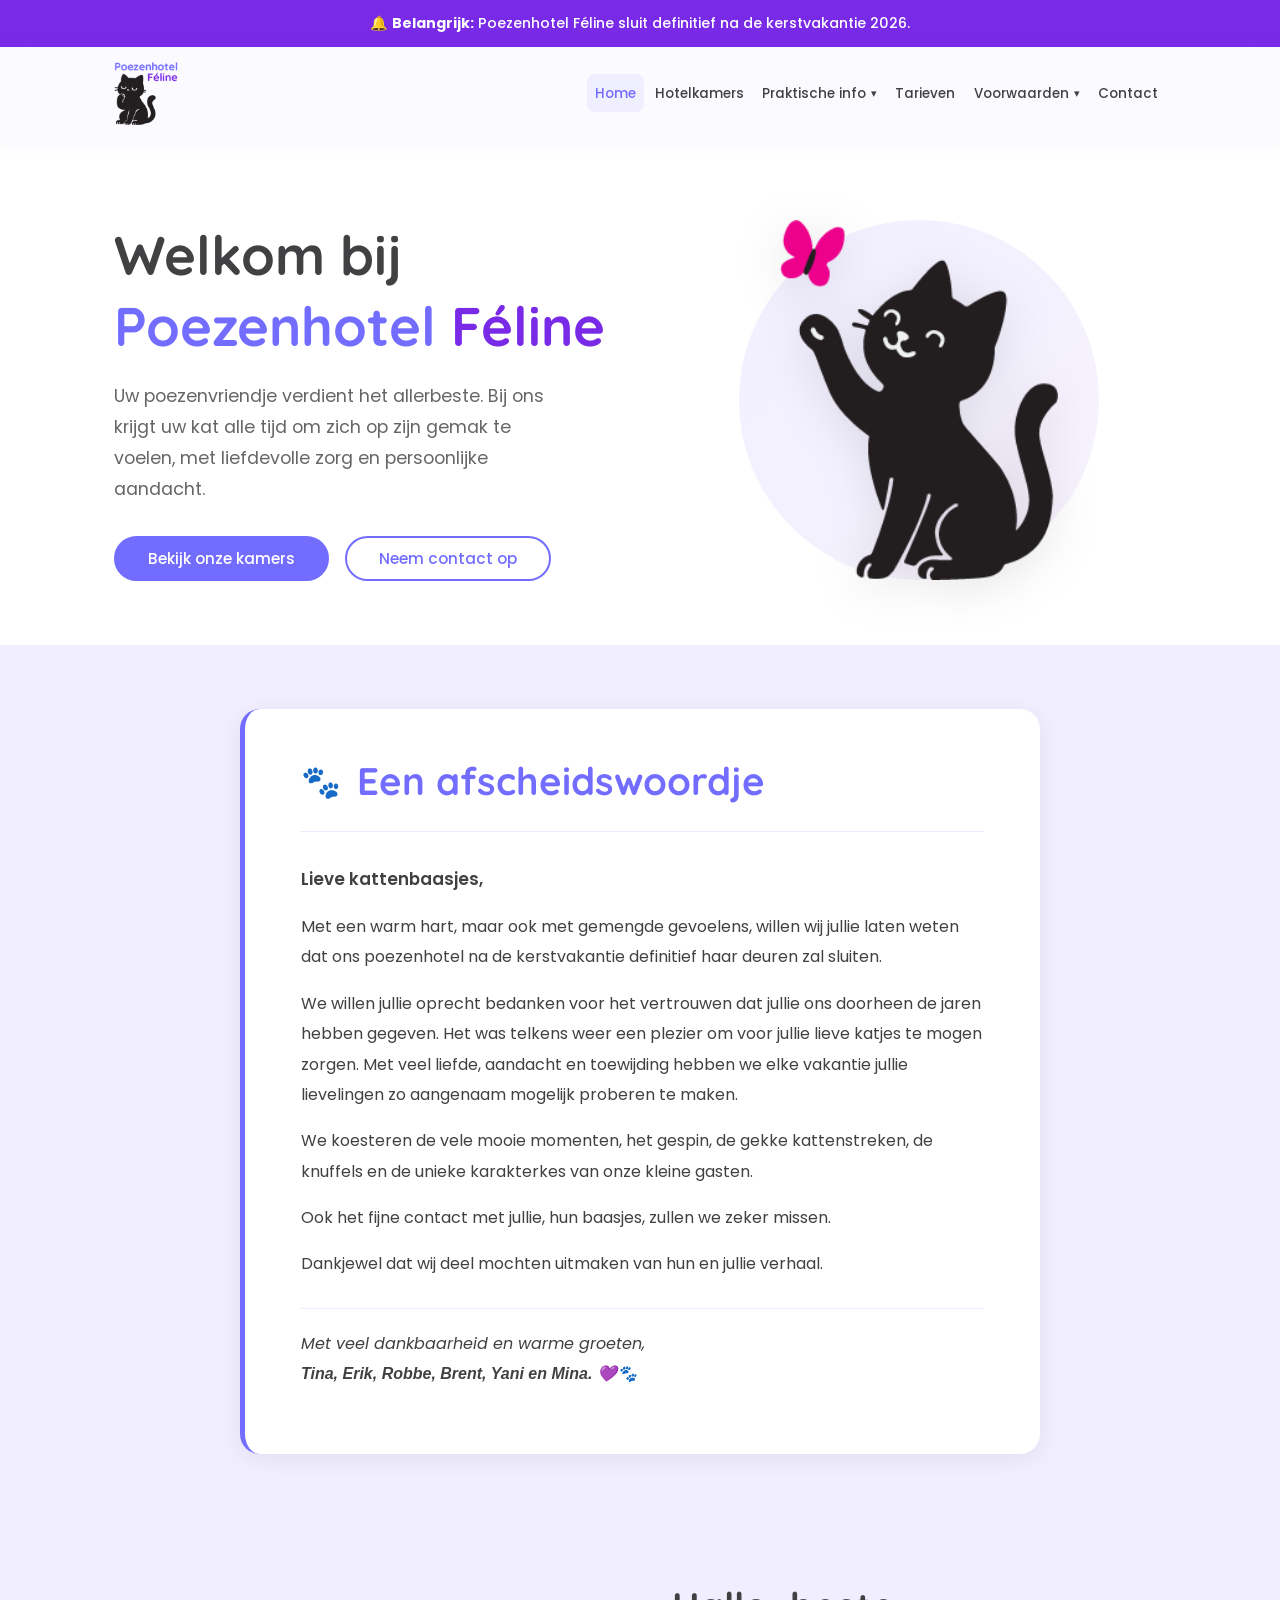
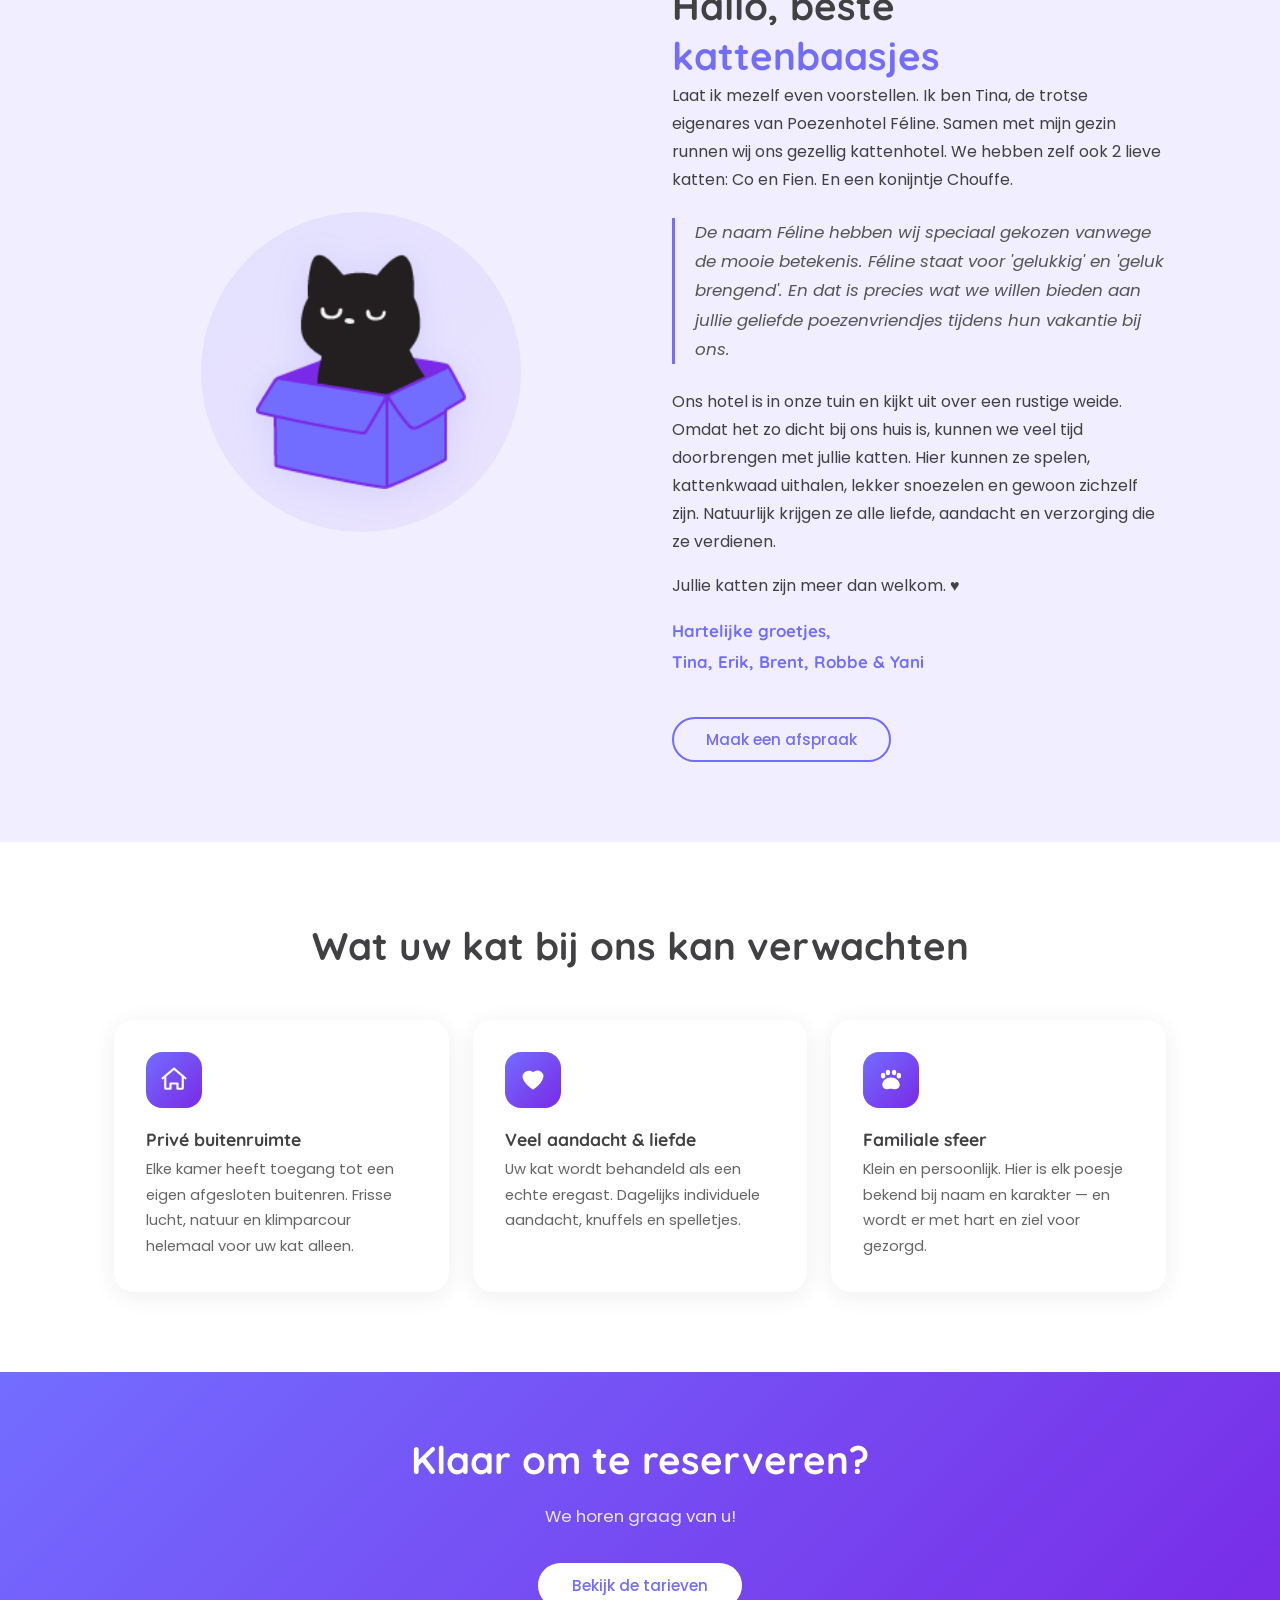
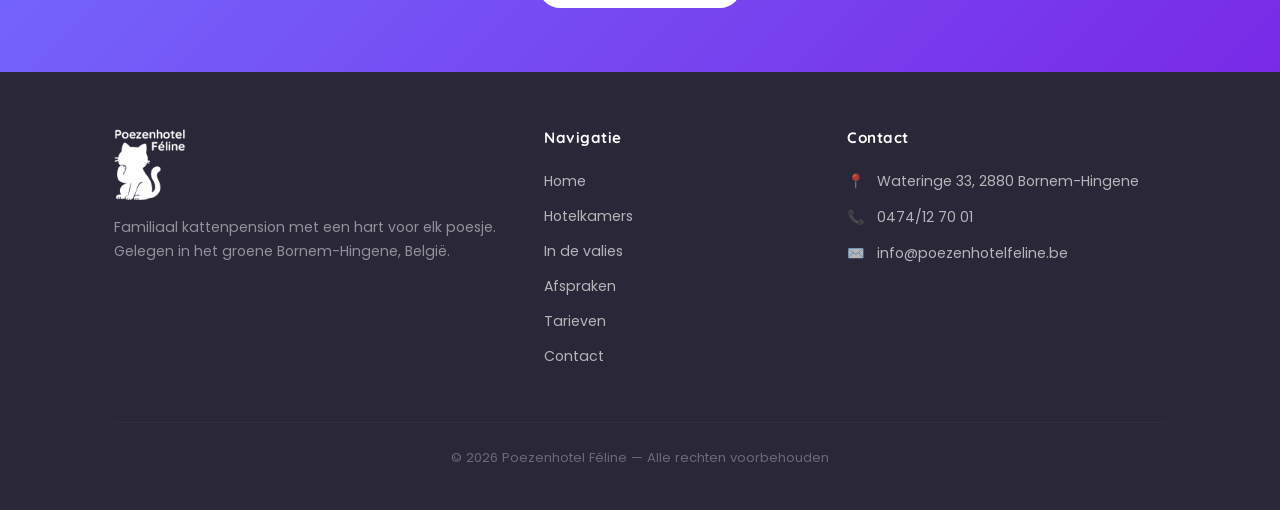
==== commit 4e872da6: "Afsluitingsbericht toegevoegd — Poezenhotel Féline sluit na kerstvakantie 2026 Volledige afscheidsbr" ====
--- a/index.html
+++ b/index.html
@@ -13,7 +13,7 @@
   <!-- BANNER -->
   <div class="banner">
     <div class="container">
-      📅 <strong>Jaarlijks verlof:</strong> 4 t.e.m. 20 september 2026
+      🔔 <strong>Belangrijk:</strong> Poezenhotel Féline sluit definitief na de kerstvakantie 2026.
     </div>
   </div>
 
@@ -68,6 +68,28 @@
       </div>
     </section>
 
+    <!-- AFSLUITINGSBERICHT -->
+    <section class="farewell-section">
+      <div class="container">
+        <div class="farewell-card fade-in">
+          <div class="farewell-header">
+            <span class="farewell-icon">🐾</span>
+            <h2>Een afscheidswoordje</h2>
+          </div>
+          <div class="farewell-body">
+            <p>Lieve kattenbaasjes,</p>
+            <p>Met een warm hart, maar ook met gemengde gevoelens, willen wij jullie laten weten dat ons poezenhotel na de kerstvakantie definitief haar deuren zal sluiten.</p>
+            <p>We willen jullie oprecht bedanken voor het vertrouwen dat jullie ons doorheen de jaren hebben gegeven. Het was telkens weer een plezier om voor jullie lieve katjes te mogen zorgen. Met veel liefde, aandacht en toewijding hebben we elke vakantie jullie lievelingen zo aangenaam mogelijk proberen te maken.</p>
+            <p>We koesteren de vele mooie momenten, het gespin, de gekke kattenstreken, de knuffels en de unieke karakterkes van onze kleine gasten.</p>
+            <p>Ook het fijne contact met jullie, hun baasjes, zullen we zeker missen.</p>
+            <p>Dankjewel dat wij deel mochten uitmaken van hun en jullie verhaal.</p>
+            <p class="farewell-sign">Met veel dankbaarheid en warme groeten,<br>
+            <strong>Tina, Erik, Robbe, Brent, Yani en Mina.</strong> 💜🐾</p>
+          </div>
+        </div>
+      </div>
+    </section>
+
     <!-- INTRO TINA -->
     <section class="intro-section">
       <div class="container intro-inner">
--- a/css/styles.css
+++ b/css/styles.css
@@ -70,6 +70,44 @@
   font-weight: 500;
 }
 .banner strong { font-weight: 700; }
+
+/* ============ FAREWELL SECTION ============ */
+.farewell-section {
+  background: var(--bg);
+  padding: 4rem 0 3rem;
+}
+.farewell-card {
+  background: var(--white);
+  border-radius: var(--card-radius);
+  padding: 3rem 3.5rem;
+  box-shadow: var(--shadow);
+  max-width: 800px;
+  margin: 0 auto;
+  border-left: 5px solid var(--primary);
+}
+.farewell-header {
+  display: flex;
+  align-items: center;
+  gap: 1rem;
+  margin-bottom: 2rem;
+  padding-bottom: 1.5rem;
+  border-bottom: 1px solid rgba(115,109,255,0.15);
+}
+.farewell-icon { font-size: 2rem; line-height: 1; }
+.farewell-header h2 { color: var(--primary); margin: 0; }
+.farewell-body p { color: var(--text); line-height: 1.9; margin-bottom: 1rem; }
+.farewell-body p:first-child { font-weight: 600; font-size: 1.05rem; }
+.farewell-sign {
+  margin-top: 1.75rem !important;
+  padding-top: 1.25rem;
+  border-top: 1px solid rgba(115,109,255,0.15);
+  font-style: italic;
+  color: var(--secondary);
+  line-height: 1.75;
+}
+@media (max-width: 600px) {
+  .farewell-card { padding: 2rem 1.5rem; }
+}
 
 /* ============ LOGO IMAGE ============ */
 .logo-img { height: 64px; width: auto; display: block; }
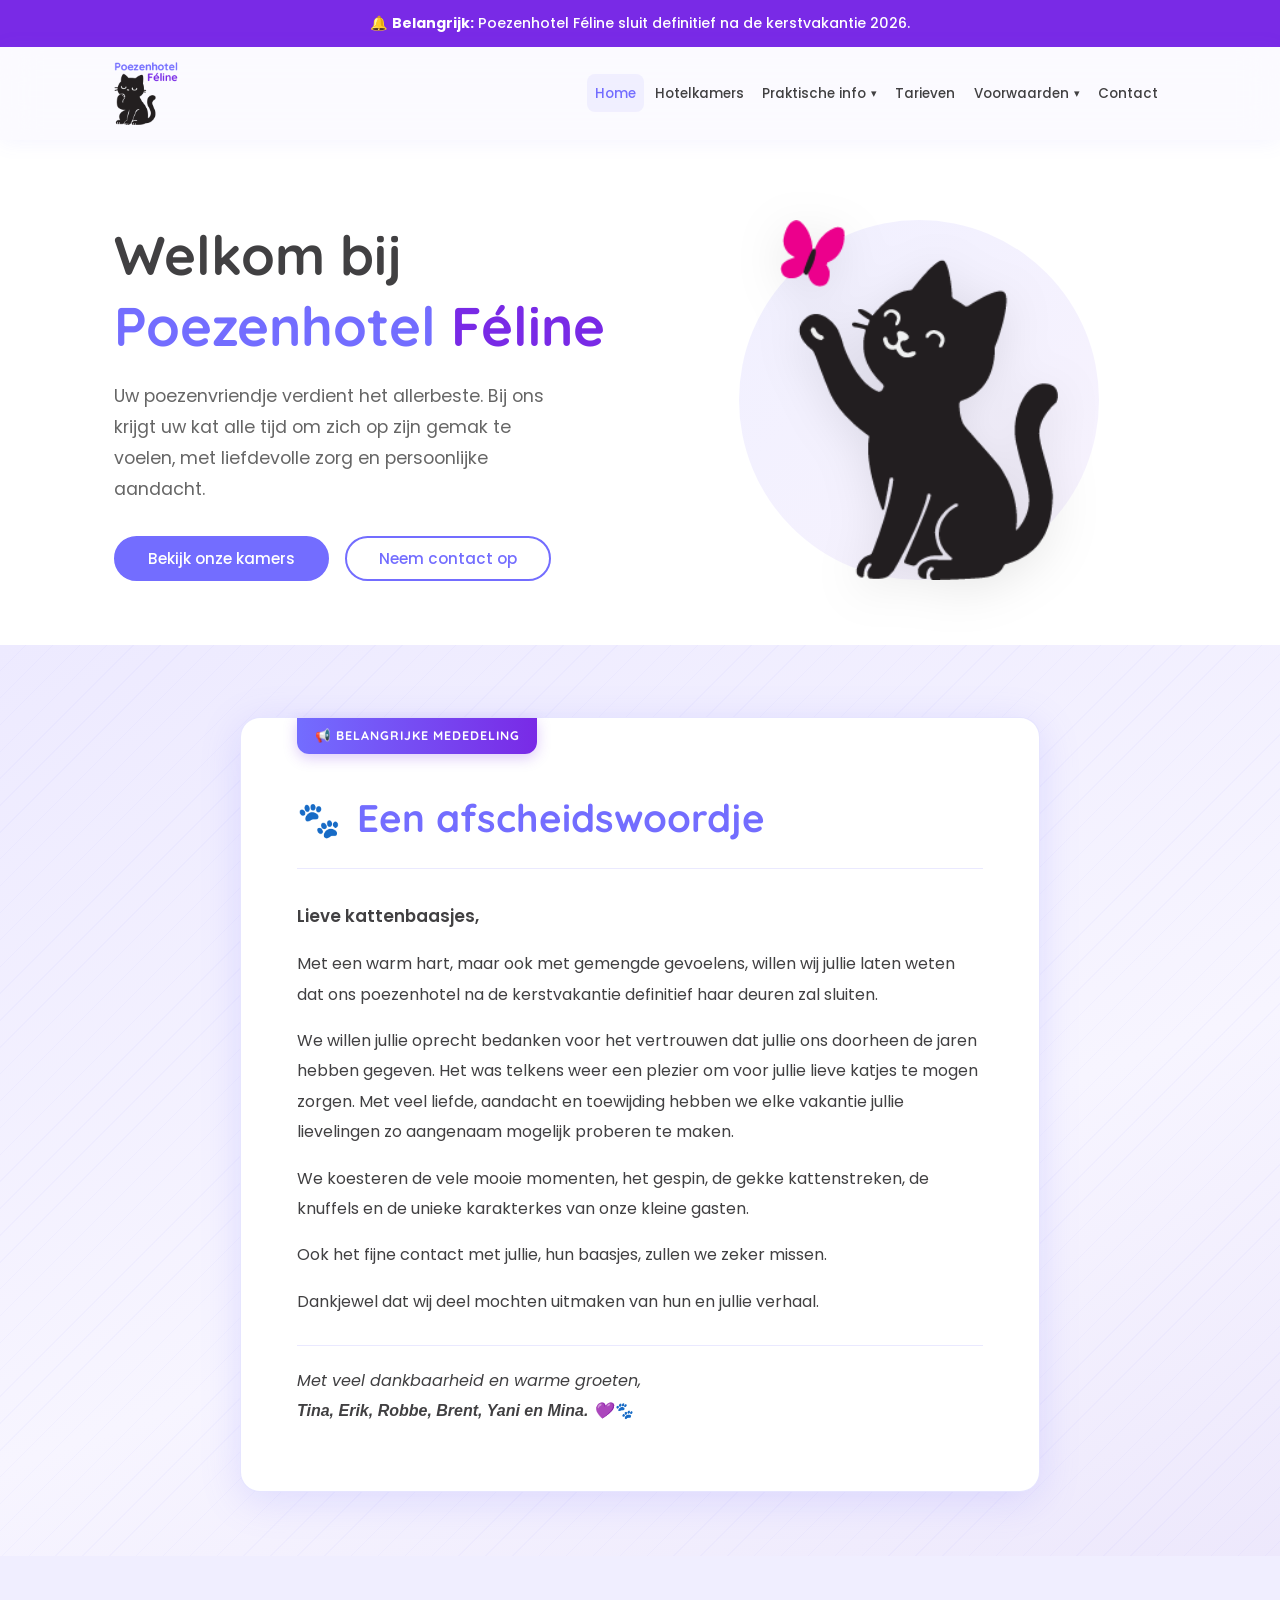
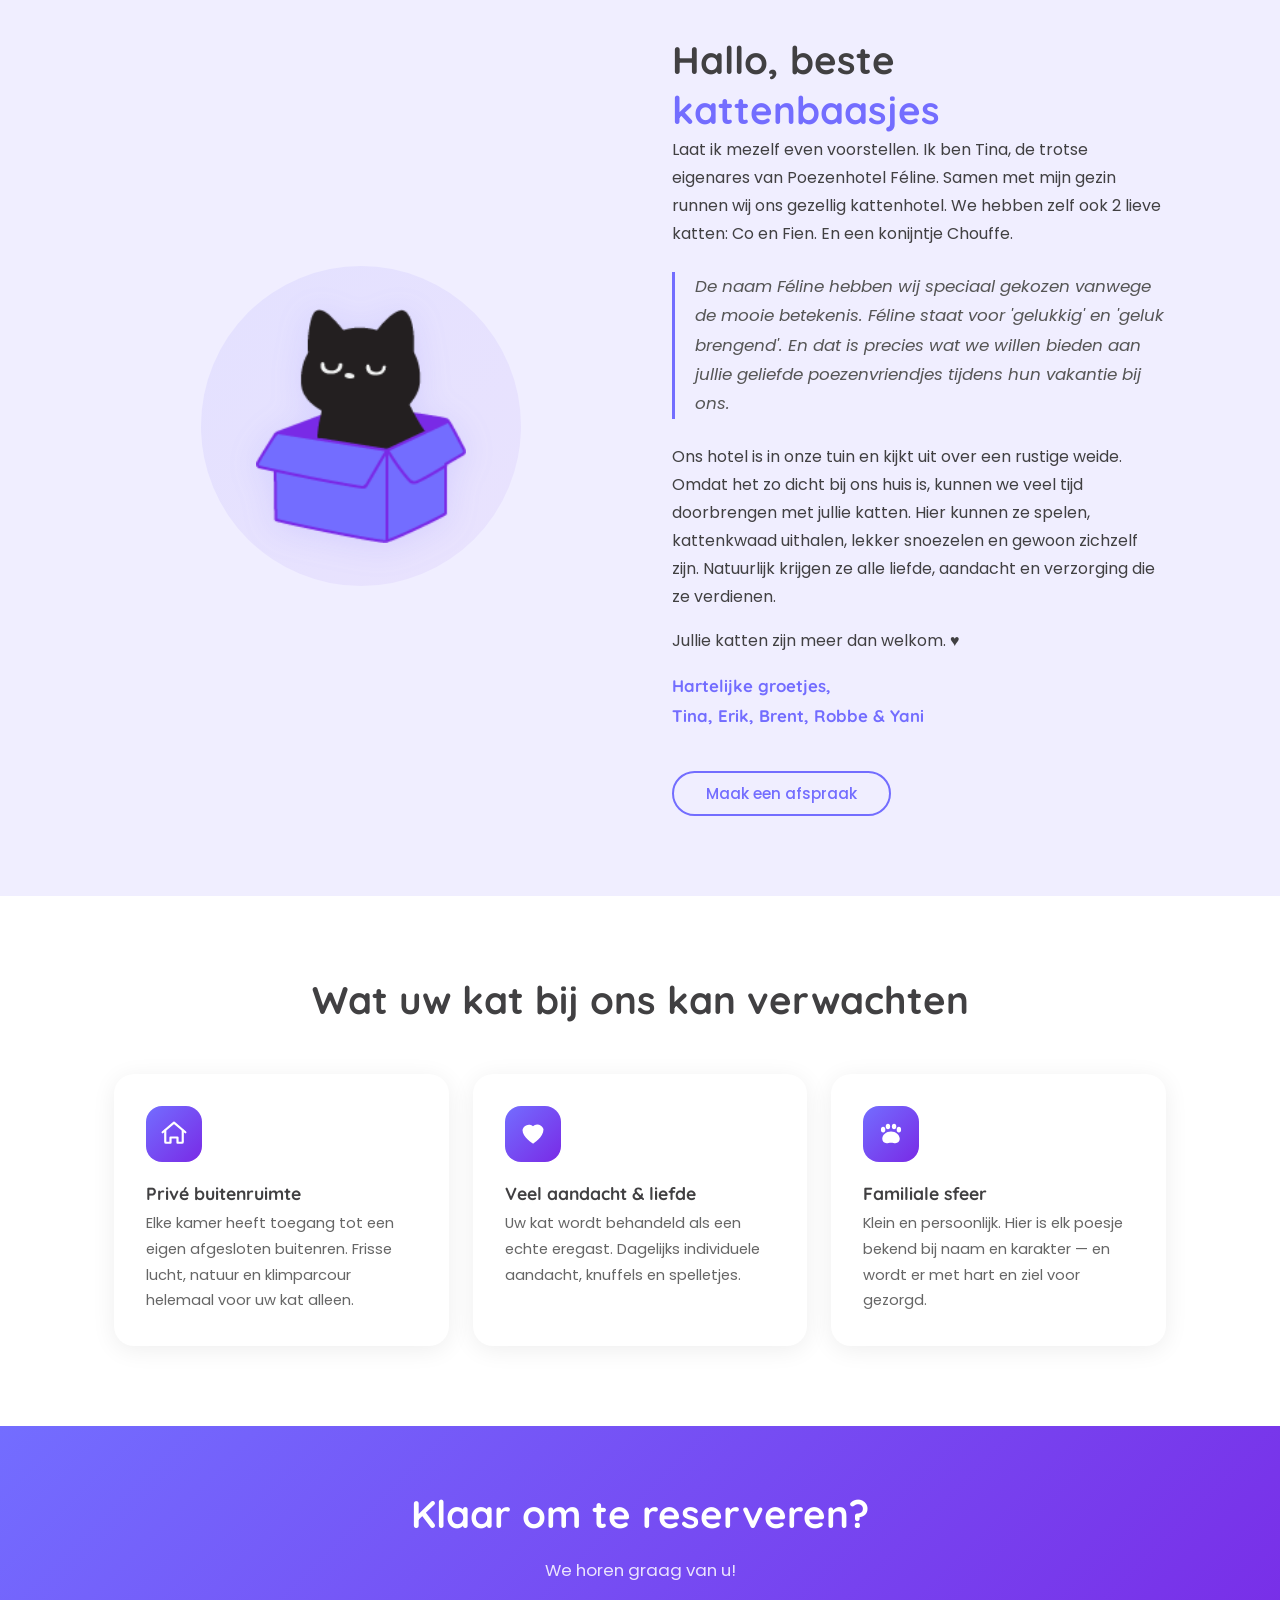
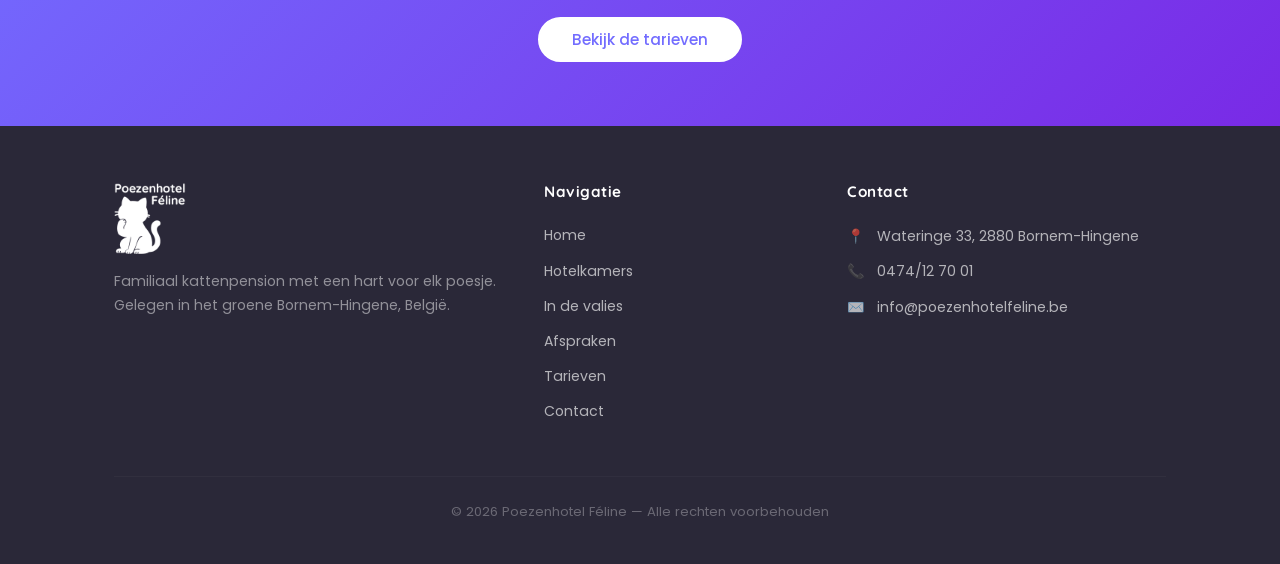
==== commit 02b37f6b: "Afsluitingssectie visueel prominenter gemaakt Subtiele gestreepte achtergrond, sterkere schaduw op d" ====
--- a/index.html
+++ b/index.html
@@ -72,6 +72,7 @@
     <section class="farewell-section">
       <div class="container">
         <div class="farewell-card fade-in">
+          <div class="farewell-badge">📢 Belangrijke mededeling</div>
           <div class="farewell-header">
             <span class="farewell-icon">🐾</span>
             <h2>Een afscheidswoordje</h2>
--- a/css/styles.css
+++ b/css/styles.css
@@ -73,17 +73,50 @@
 
 /* ============ FAREWELL SECTION ============ */
 .farewell-section {
-  background: var(--bg);
-  padding: 4rem 0 3rem;
+  background: linear-gradient(160deg, #edeaff 0%, #f7f5ff 60%, #ede8fc 100%);
+  padding: 4.5rem 0 4rem;
+  position: relative;
+}
+.farewell-section::before {
+  content: '';
+  position: absolute;
+  inset: 0;
+  background: repeating-linear-gradient(
+    135deg,
+    transparent,
+    transparent 18px,
+    rgba(115,109,255,0.04) 18px,
+    rgba(115,109,255,0.04) 19px
+  );
+  pointer-events: none;
 }
 .farewell-card {
   background: var(--white);
   border-radius: var(--card-radius);
-  padding: 3rem 3.5rem;
-  box-shadow: var(--shadow);
+  padding: 0 3.5rem 3rem;
+  box-shadow: 0 8px 40px rgba(115,109,255,0.18);
   max-width: 800px;
   margin: 0 auto;
-  border-left: 5px solid var(--primary);
+  border: 1.5px solid rgba(115,109,255,0.18);
+  position: relative;
+  overflow: visible;
+}
+.farewell-badge {
+  display: inline-flex;
+  align-items: center;
+  gap: 0.45rem;
+  background: linear-gradient(90deg, var(--primary), var(--secondary));
+  color: var(--white);
+  font-family: 'Quicksand', sans-serif;
+  font-weight: 700;
+  font-size: 0.78rem;
+  letter-spacing: 0.08em;
+  text-transform: uppercase;
+  padding: 0.45rem 1.1rem;
+  border-radius: 0 0 12px 12px;
+  margin: 0 auto 2.5rem;
+  width: fit-content;
+  box-shadow: 0 4px 14px rgba(121,42,230,0.25);
 }
 .farewell-header {
   display: flex;
@@ -93,7 +126,7 @@
   padding-bottom: 1.5rem;
   border-bottom: 1px solid rgba(115,109,255,0.15);
 }
-.farewell-icon { font-size: 2rem; line-height: 1; }
+.farewell-icon { font-size: 2.2rem; line-height: 1; }
 .farewell-header h2 { color: var(--primary); margin: 0; }
 .farewell-body p { color: var(--text); line-height: 1.9; margin-bottom: 1rem; }
 .farewell-body p:first-child { font-weight: 600; font-size: 1.05rem; }
@@ -106,7 +139,7 @@
   line-height: 1.75;
 }
 @media (max-width: 600px) {
-  .farewell-card { padding: 2rem 1.5rem; }
+  .farewell-card { padding: 0 1.5rem 2rem; }
 }
 
 /* ============ LOGO IMAGE ============ */
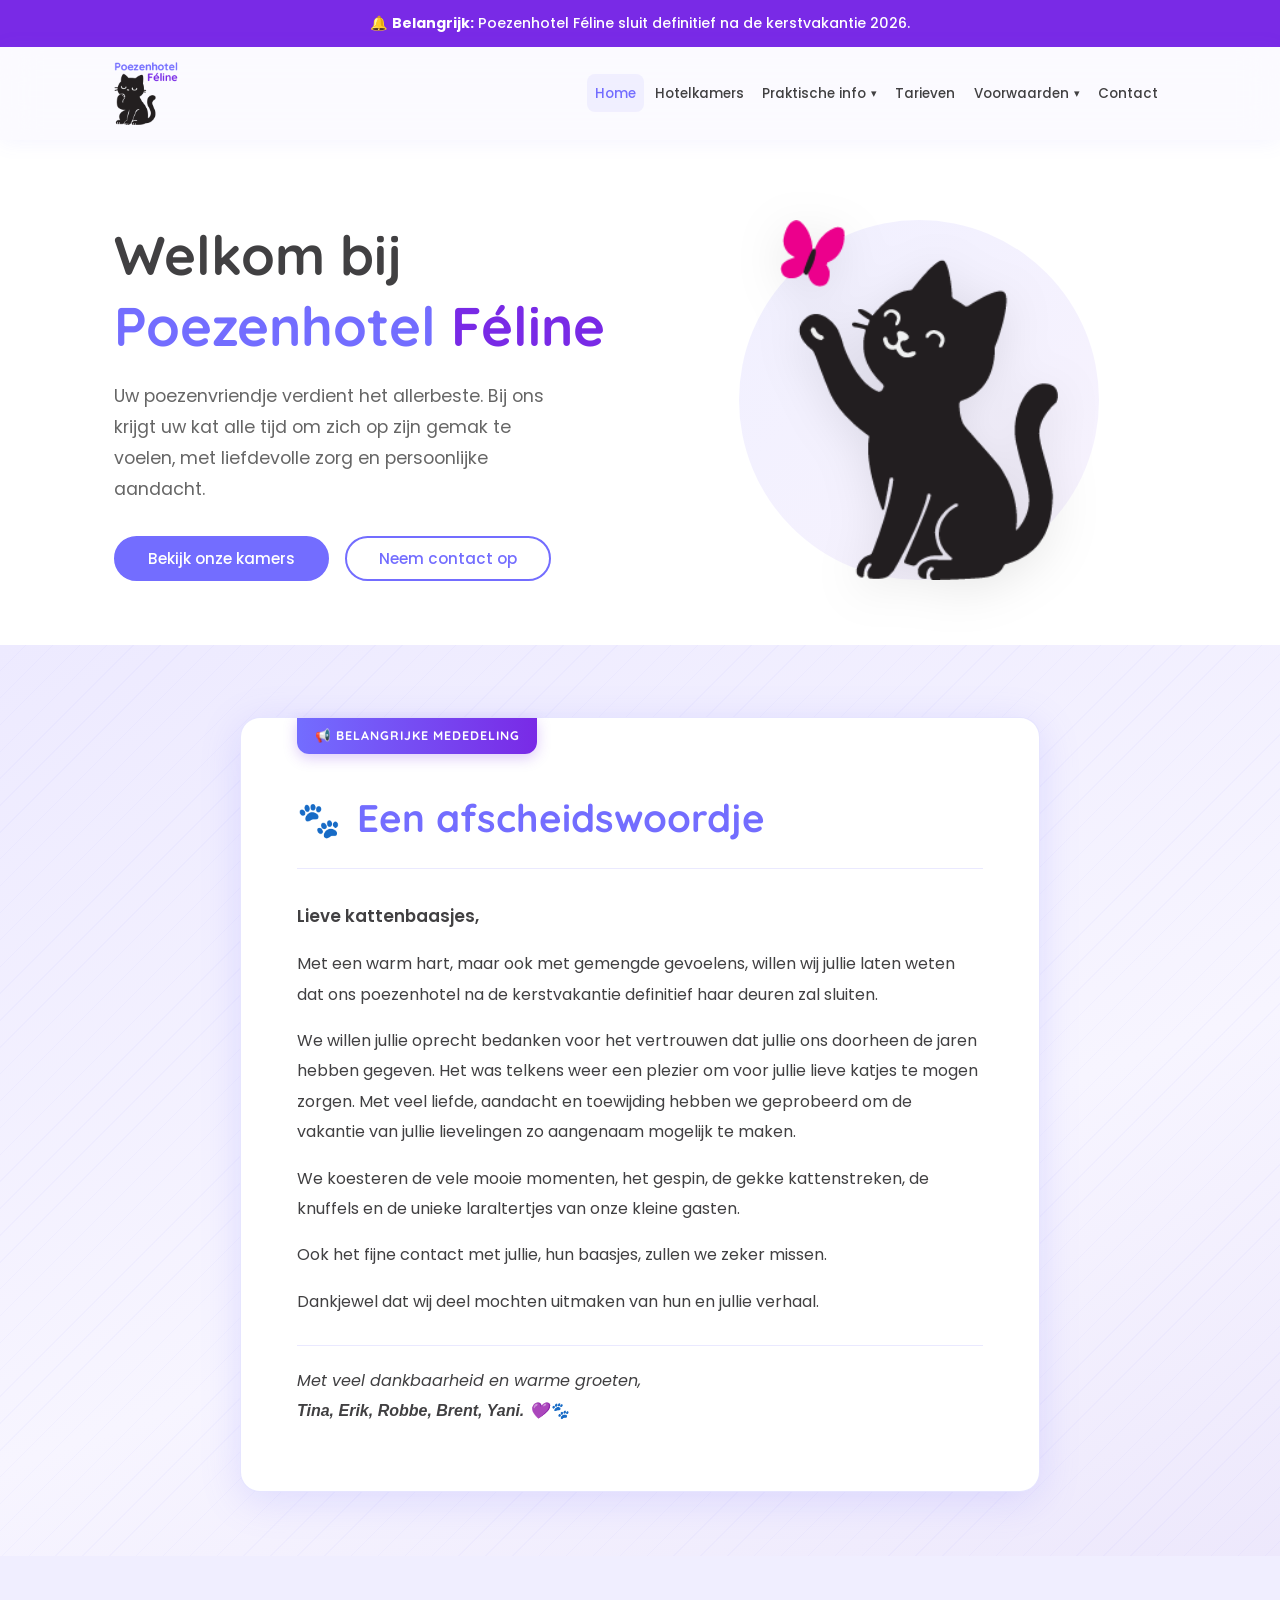
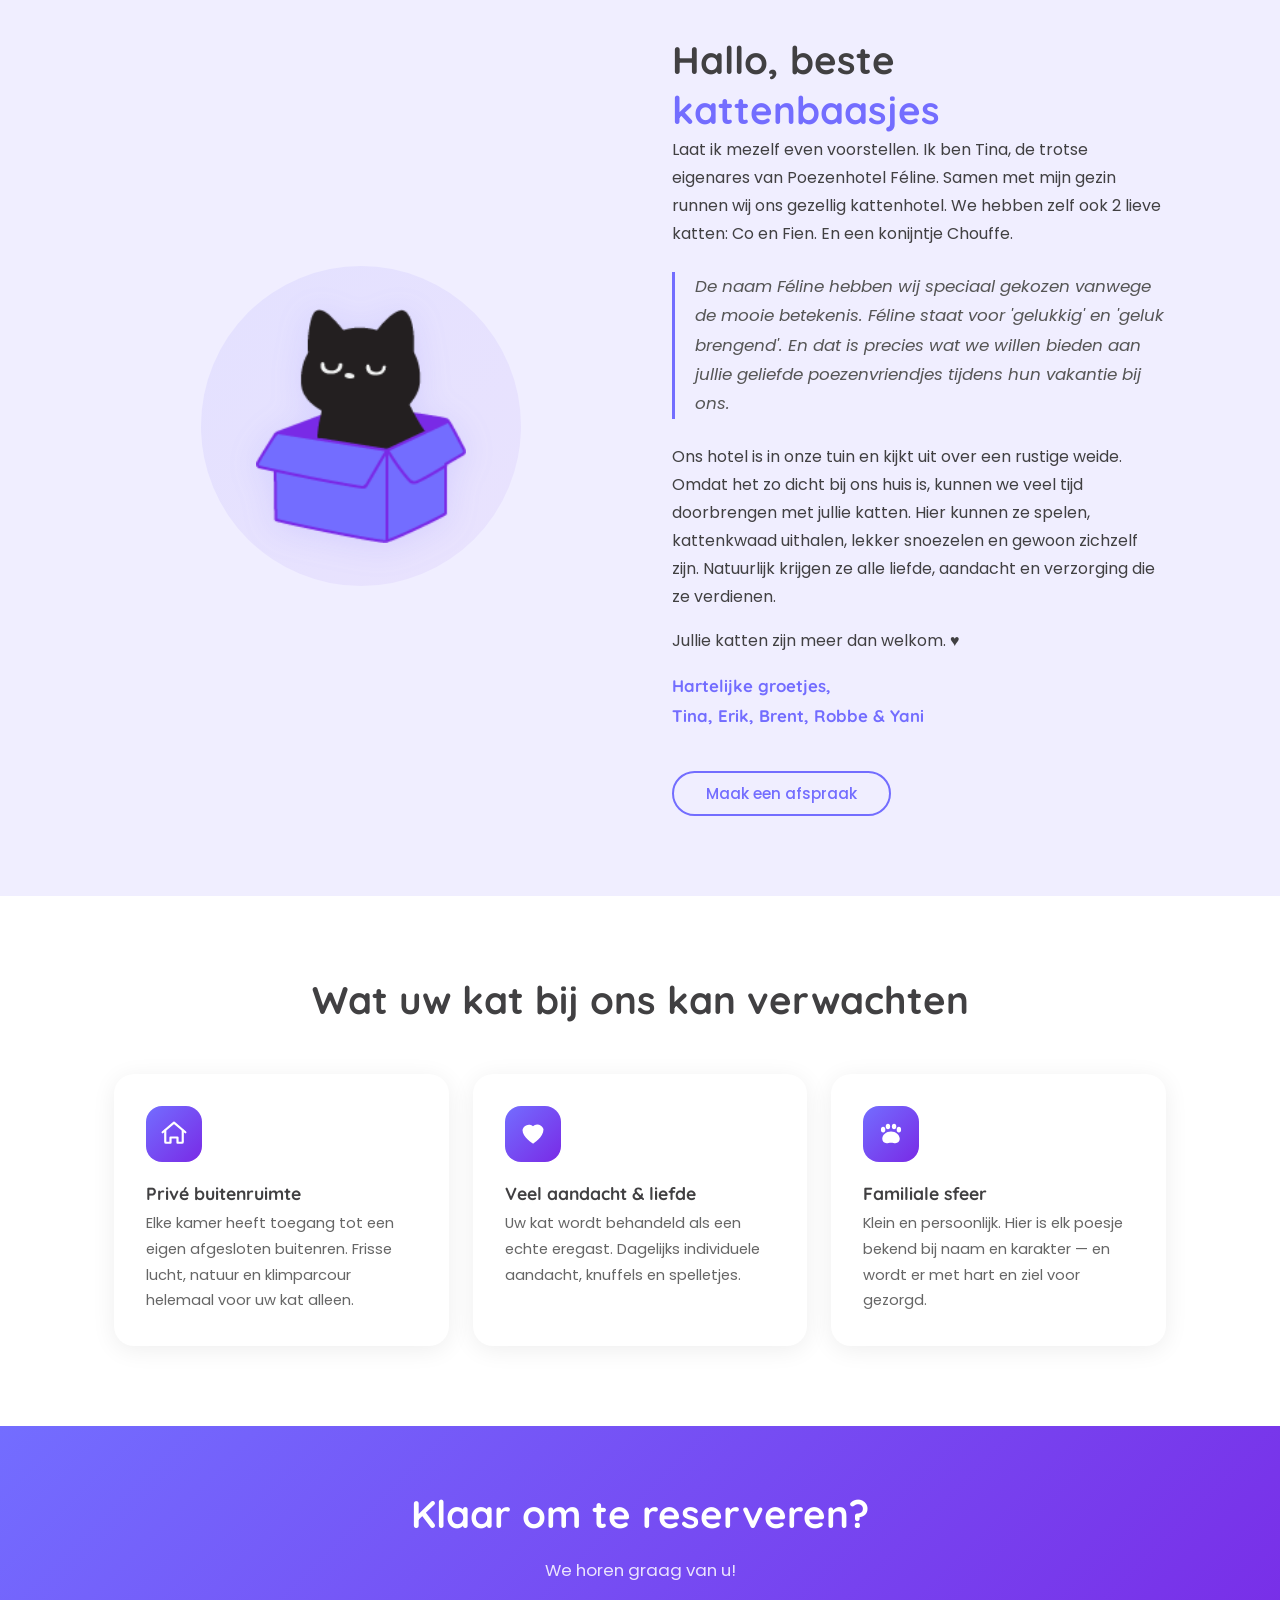
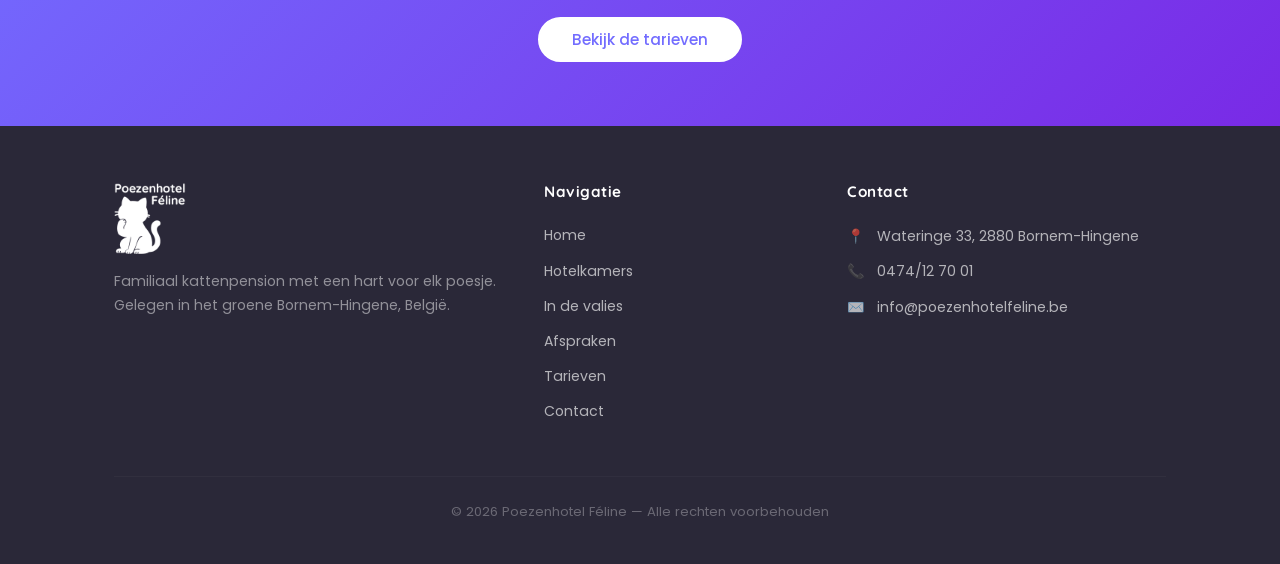
==== commit eb55a33c: "Afscheidstekst aangepast — zinsformulering, laraltertjes, namen bijgewerkt" ====
--- a/index.html
+++ b/index.html
@@ -80,12 +80,12 @@
           <div class="farewell-body">
             <p>Lieve kattenbaasjes,</p>
             <p>Met een warm hart, maar ook met gemengde gevoelens, willen wij jullie laten weten dat ons poezenhotel na de kerstvakantie definitief haar deuren zal sluiten.</p>
-            <p>We willen jullie oprecht bedanken voor het vertrouwen dat jullie ons doorheen de jaren hebben gegeven. Het was telkens weer een plezier om voor jullie lieve katjes te mogen zorgen. Met veel liefde, aandacht en toewijding hebben we elke vakantie jullie lievelingen zo aangenaam mogelijk proberen te maken.</p>
-            <p>We koesteren de vele mooie momenten, het gespin, de gekke kattenstreken, de knuffels en de unieke karakterkes van onze kleine gasten.</p>
+            <p>We willen jullie oprecht bedanken voor het vertrouwen dat jullie ons doorheen de jaren hebben gegeven. Het was telkens weer een plezier om voor jullie lieve katjes te mogen zorgen. Met veel liefde, aandacht en toewijding hebben we geprobeerd om de vakantie van jullie lievelingen zo aangenaam mogelijk te maken.</p>
+            <p>We koesteren de vele mooie momenten, het gespin, de gekke kattenstreken, de knuffels en de unieke laraltertjes van onze kleine gasten.</p>
             <p>Ook het fijne contact met jullie, hun baasjes, zullen we zeker missen.</p>
             <p>Dankjewel dat wij deel mochten uitmaken van hun en jullie verhaal.</p>
             <p class="farewell-sign">Met veel dankbaarheid en warme groeten,<br>
-            <strong>Tina, Erik, Robbe, Brent, Yani en Mina.</strong> 💜🐾</p>
+            <strong>Tina, Erik, Robbe, Brent, Yani.</strong> 💜🐾</p>
           </div>
         </div>
       </div>
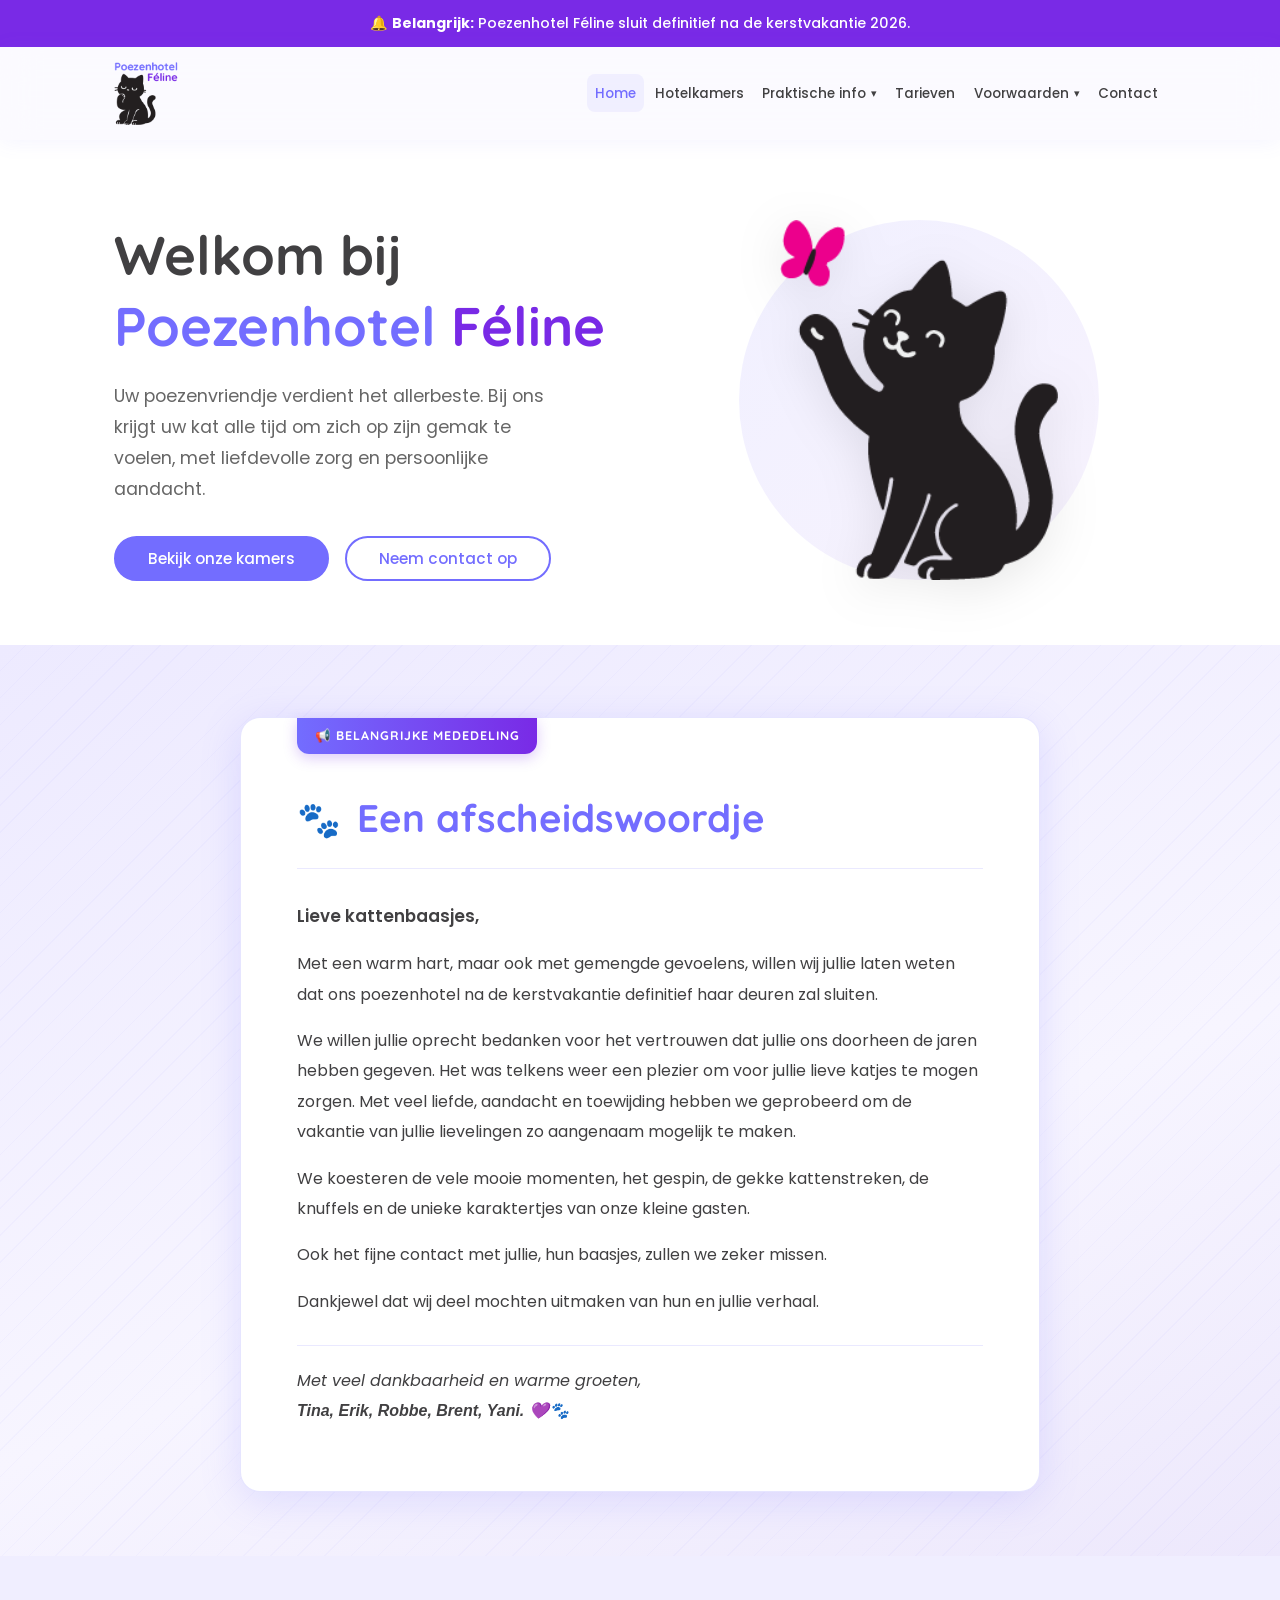
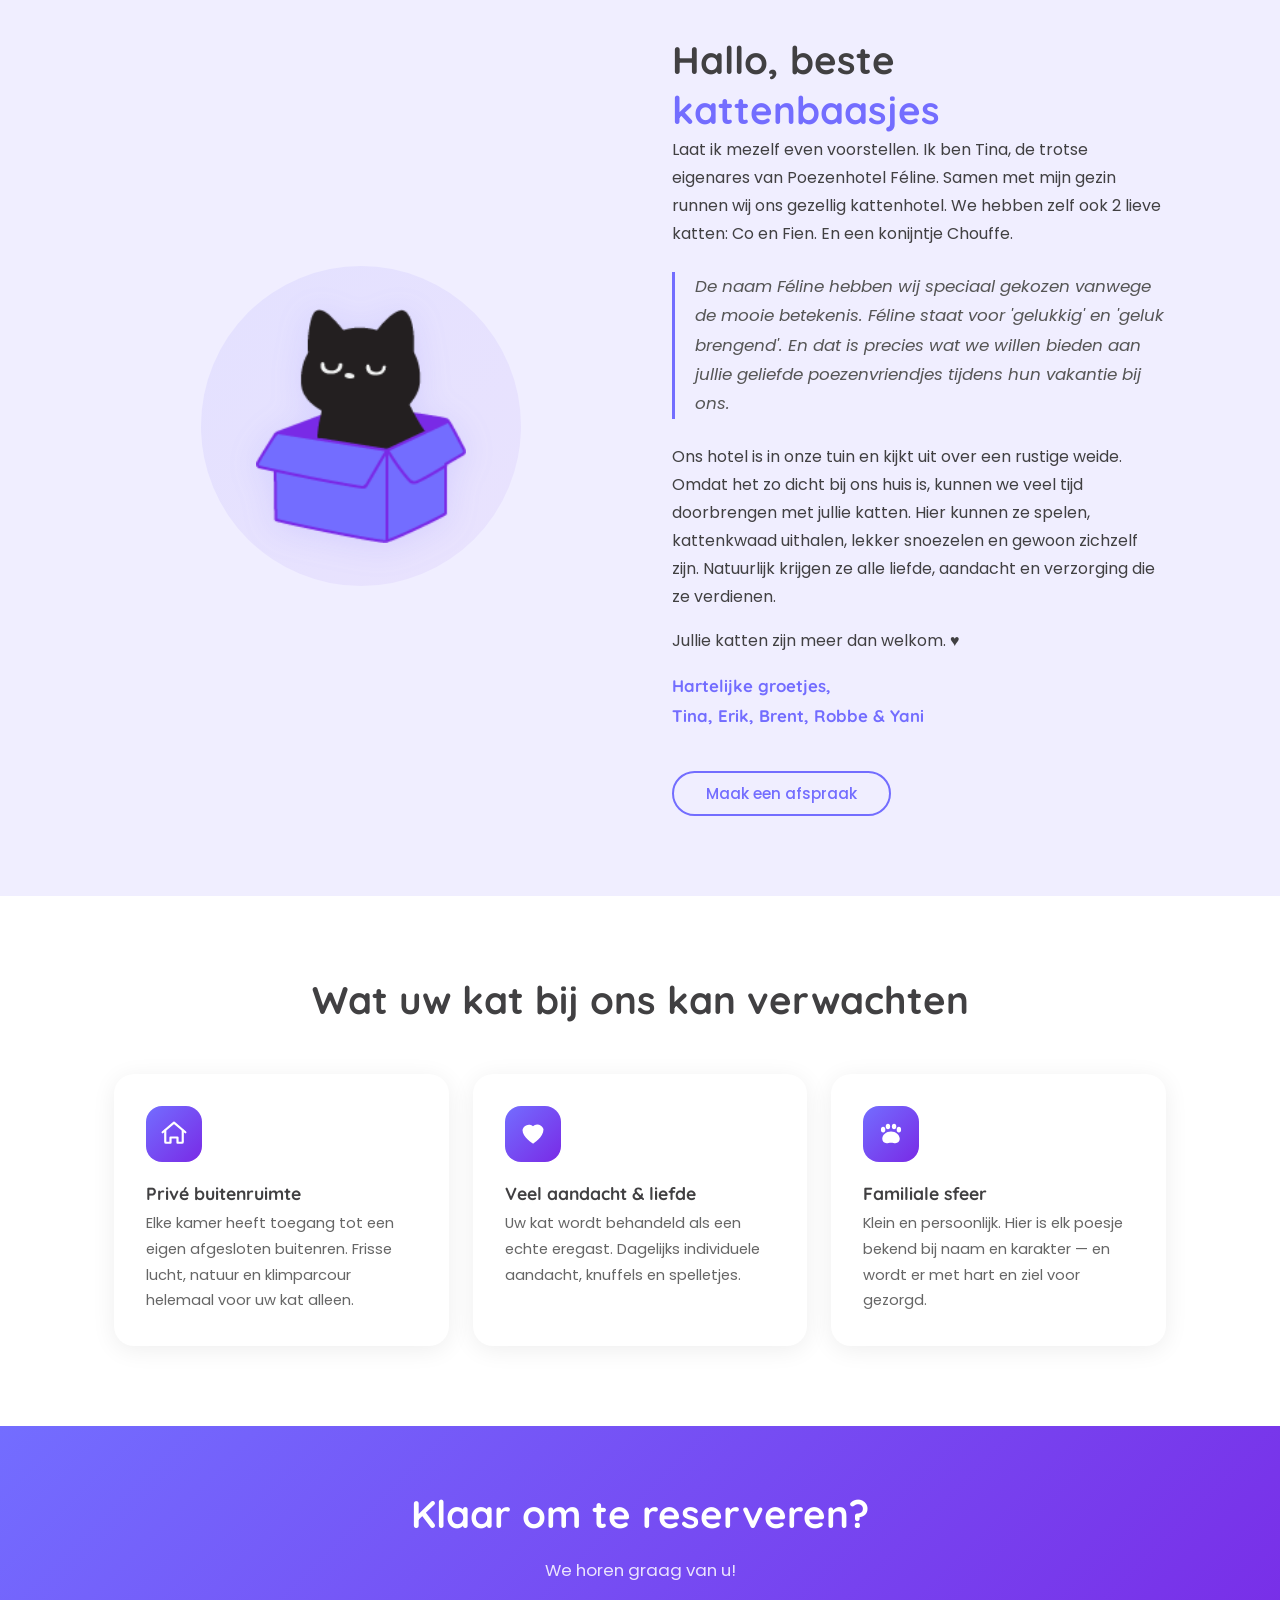
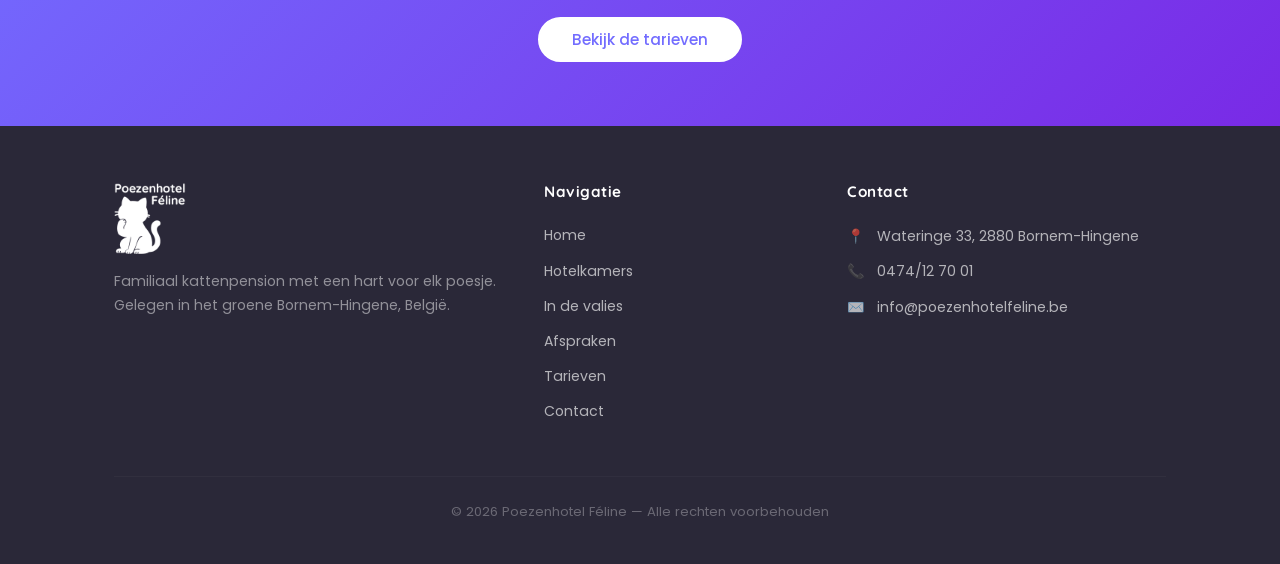
==== commit 7b573f0d: "Typfout gecorrigeerd: laraltertjes -> karaktertjes" ====
--- a/index.html
+++ b/index.html
@@ -81,7 +81,7 @@
             <p>Lieve kattenbaasjes,</p>
             <p>Met een warm hart, maar ook met gemengde gevoelens, willen wij jullie laten weten dat ons poezenhotel na de kerstvakantie definitief haar deuren zal sluiten.</p>
             <p>We willen jullie oprecht bedanken voor het vertrouwen dat jullie ons doorheen de jaren hebben gegeven. Het was telkens weer een plezier om voor jullie lieve katjes te mogen zorgen. Met veel liefde, aandacht en toewijding hebben we geprobeerd om de vakantie van jullie lievelingen zo aangenaam mogelijk te maken.</p>
-            <p>We koesteren de vele mooie momenten, het gespin, de gekke kattenstreken, de knuffels en de unieke laraltertjes van onze kleine gasten.</p>
+            <p>We koesteren de vele mooie momenten, het gespin, de gekke kattenstreken, de knuffels en de unieke karaktertjes van onze kleine gasten.</p>
             <p>Ook het fijne contact met jullie, hun baasjes, zullen we zeker missen.</p>
             <p>Dankjewel dat wij deel mochten uitmaken van hun en jullie verhaal.</p>
             <p class="farewell-sign">Met veel dankbaarheid en warme groeten,<br>
